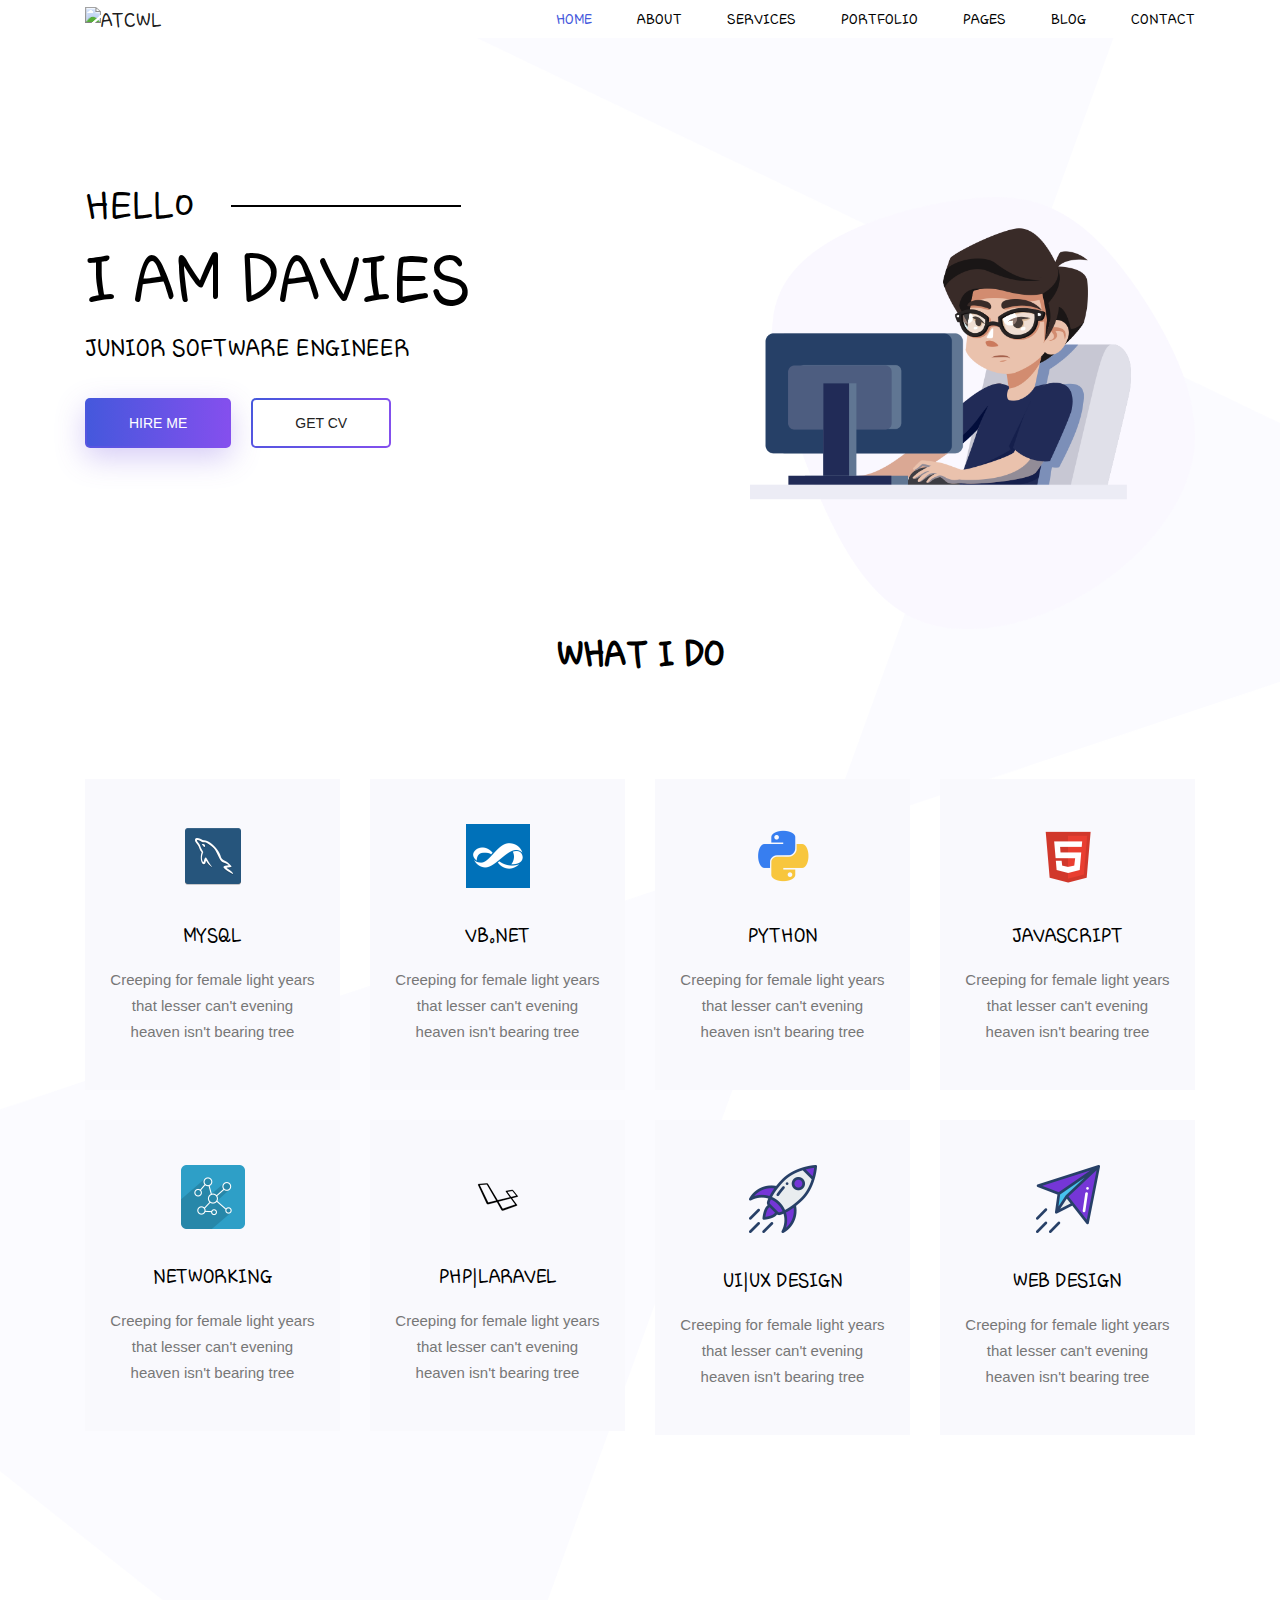
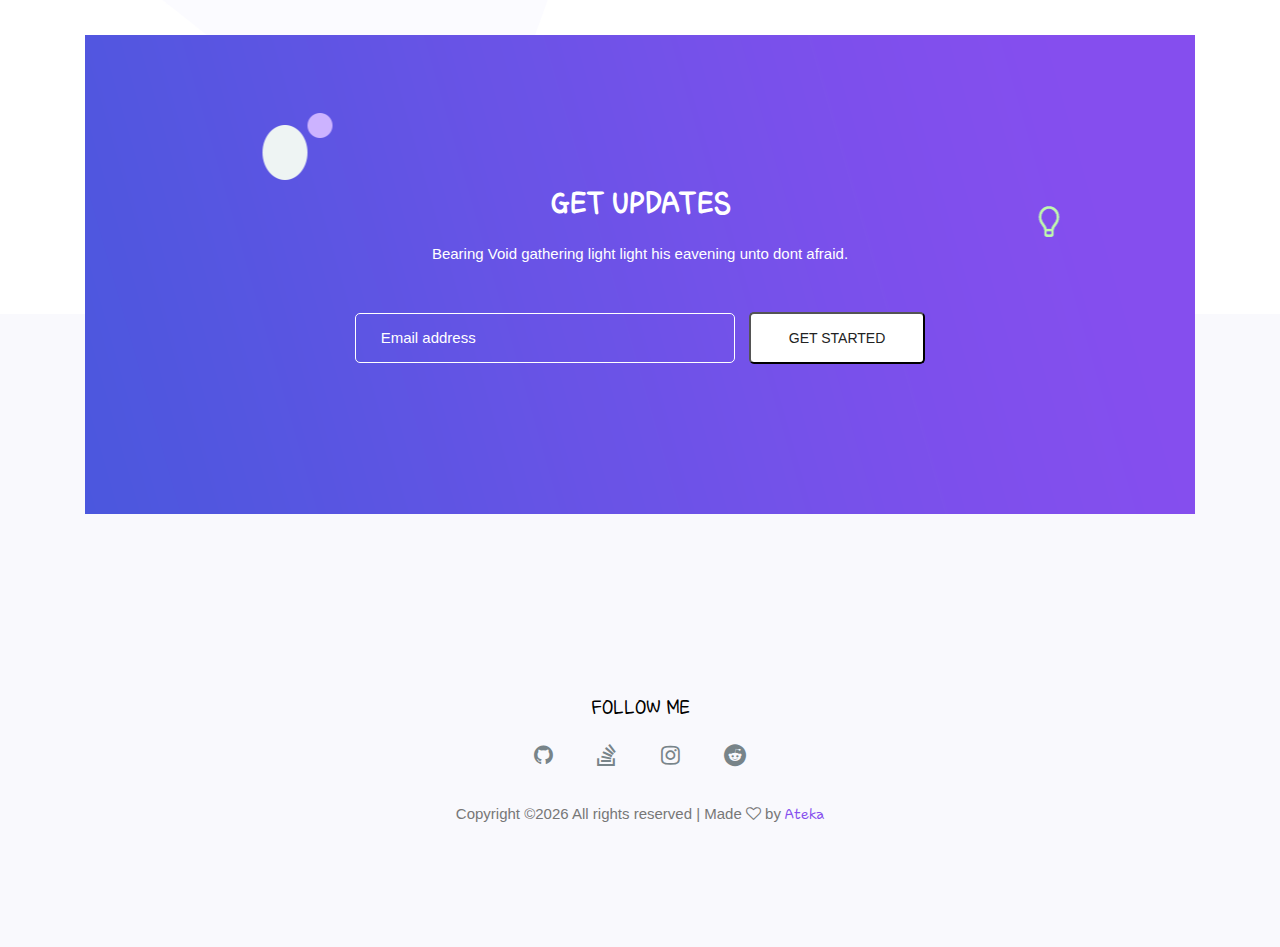
==== index.html @ 4f4553b1 "Update index.html" ====
<!doctype html>
<html lang="en">

<head>
	<!-- Required meta tags -->
	<meta charset="utf-8">
	<meta name="viewport" content="width=device-width, initial-scale=1, shrink-to-fit=no">
	<link rel="icon" href="../atcwl.github.io/img/pic1.png" type="image/png">
	<title>ATCWL</title>
	<!-- Bootstrap CSS -->
	<link rel="stylesheet" href="css/bootstrap.css">
	<link rel="stylesheet" href="vendors/linericon/style.css">
	<link rel="stylesheet" href="css/font-awesome.min.css">
	<link rel="stylesheet" href="vendors/owl-carousel/owl.carousel.min.css">
	<link rel="stylesheet" href="css/magnific-popup.css">
	<link rel="stylesheet" href="vendors/nice-select/css/nice-select.css">
	<!-- main css -->
	<link rel="stylesheet" href="/css/style.css">
</head>

<body>

	<!--================ Start Header Area =================-->
	<header class="header_area">
		<div class="main_menu">
			<nav class="navbar navbar-expand-lg navbar-light">
				<div class="container">
					<!-- Brand and toggle get grouped for better mobile display -->
					<a class="navbar-brand logo_h" href="index.html"><img src="../atcwl.github.io/img/pic1.png" alt="ATCWL"></a>
					<button class="navbar-toggler" type="button" data-toggle="collapse" data-target="#navbarSupportedContent"
					 aria-controls="navbarSupportedContent" aria-expanded="false" aria-label="Toggle navigation">
						<span class="icon-bar"></span>
						<span class="icon-bar"></span>
						<span class="icon-bar"></span>
					</button>
					<!-- Collect the nav links, forms, and other content for toggling -->
					<div class="collapse navbar-collapse offset" id="navbarSupportedContent">
						<ul class="nav navbar-nav menu_nav justify-content-end">
							<li class="nav-item active"><a class="nav-link" href="index.html">Home</a></li>
							<li class="nav-item"><a class="nav-link" href="about.html">About</a></li>
							<li class="nav-item"><a class="nav-link" href="services.html">Services</a></li>
							<li class="nav-item"><a class="nav-link" href="portfolio.html">Portfolio</a></li>
							<li class="nav-item submenu dropdown">
								<a href="#" class="nav-link dropdown-toggle" data-toggle="dropdown" role="button" aria-haspopup="true"
								 aria-expanded="false">Pages</a>
								<ul class="dropdown-menu">
									<li class="nav-item"><a class="nav-link" href="elements.html">Elements</a></li>
									<li class="nav-item"><a class="nav-link" href="portfolio-details.html">Portfolio Details</a></li>
								</ul>
							</li>
							<li class="nav-item submenu dropdown">
								<a href="#" class="nav-link dropdown-toggle" data-toggle="dropdown" role="button" aria-haspopup="true"
								 aria-expanded="false">Blog</a>
								<ul class="dropdown-menu">
									<li class="nav-item"><a class="nav-link" href="blog.html">Blog</a></li>
									<li class="nav-item"><a class="nav-link" href="single-blog.html">Blog Details</a></li>
								</ul>
							</li>
							<li class="nav-item"><a class="nav-link" href="contact.html">Contact</a></li>
						</ul>
					</div>
				</div>
			</nav>
		</div>
	</header>
	<!--================ End Header Area =================-->

	<!--================ Start Home Banner Area =================-->
	<section class="home_banner_area">
		<div class="banner_inner">
			<div class="container">
				<div class="row">
					<div class="col-lg-7">
						<div class="banner_content">
							<h3 class="text-uppercase">Hell0</h3>
							<h1 class="text-uppercase">I Am DAVIES</h1>
							<h5 class="text-uppercase">Junior Software Engineer</h5>
							<div class="d-flex align-items-center"> <!--
                              <a href="#" class="genric-btn info circle arrow">HIRE ME<span class="lnr lnr-arrow-right"></span></a>
                                <a href="#" class="genric-btn info circle arrow">GET CV<span class="lnr lnr-arrow-right"></span></a>
                       -->
								<a class="primary_btn" href="#"><span>Hire Me</span></a>
                                <a class="primary_btn tr-bg" href="#"><span>Get CV</span></a>
						
                            </div>
						</div>
					</div>
					<div class="col-lg-5">
						<div class="home_right_img">
							<img class="" src="img/banner/home-right.png" alt="">
						</div>
					</div>
				</div>
			</div>
		</div>
	</section>
	<!--================ End Home Banner Area =================-->

	<!--================ Start About Us Area =================-->
	<!--<section class="about_area section_gap">
		<div class="container">
			<div class="row justify-content-start align-items-center">
				<div class="col-lg-5">
					<div class="about_img">
						<img class="" src="img/about-us.png" alt="">
					</div>
				</div>

				<div class="offset-lg-1 col-lg-5">
					<div class="main_title text-left">
						<h2>let’s <br>
							Introduce about <br>
							myself</h2>
						<p>
							Whose given. Were gathered. There first subdue greater. Bearing you Whales heaven 
							midst their. Beast creepeth. Fish days.
						</p>
						<p>
							Is give may shall likeness made yielding spirit a itself together created after sea 
							is in beast beginning signs open god you're gathering whose gathered cattle let. 
							Creature whales fruit unto meat the life beginning all in under give two.
						</p>
						<a class="primary_btn" href="#"><span>Download CV</span></a>
					</div>
				</div>
			</div>
		</div>
	</section>-->
	<!--================ End About Us Area =================-->

	<!--================ Srart Brand Area =================-->
<!--	<section class="brand_area section_gap_bottom">
		<div class="container">
			<div class="row justify-content-center">
				<div class="col-lg-6">
					<div class="row">
						<div class="col-lg-4 col-md-4 col-sm-6">
							<div class="single-brand-item d-table">
								<div class="d-table-cell text-center">
									<img src="img/brands/logo1.png" alt="">
								</div>
							</div>
						</div>
						<div class="col-lg-4 col-md-4 col-sm-6">
							<div class="single-brand-item d-table">
								<div class="d-table-cell text-center">
									<img src="img/brands/logo2.png" alt="">
								</div>
							</div>
						</div>
						<div class="col-lg-4 col-md-4 col-sm-6">
							<div class="single-brand-item d-table">
								<div class="d-table-cell text-center">
									<img src="img/brands/logo3.png" alt="">
								</div>
							</div>
						</div>
						<div class="col-lg-4 col-md-4 col-sm-6">
							<div class="single-brand-item d-table">
								<div class="d-table-cell text-center">
									<img src="img/brands/logo4.png" alt="">
								</div>
							</div>
						</div>
						<div class="col-lg-4 col-md-4 col-sm-6">
							<div class="single-brand-item d-table">
								<div class="d-table-cell text-center">
									<img src="img/brands/logo5.png" alt="">
								</div>
							</div>
						</div>
						<div class="col-lg-4 col-md-4 col-sm-6">
							<div class="single-brand-item d-table">
								<div class="d-table-cell text-center">
									<img src="img/brands/logo6.png" alt="">
								</div>
							</div>
						</div>
						<div class="col-lg-4 col-md-4 col-sm-6">
							<div class="single-brand-item d-table">
								<div class="d-table-cell text-center">
									<img src="img/brands/logo7.png" alt="">
								</div>
							</div>
						</div>
						<div class="col-lg-4 col-md-4 col-sm-6">
							<div class="single-brand-item d-table">
								<div class="d-table-cell text-center">
									<img src="img/brands/logo8.png" alt="">
								</div>
							</div>
						</div>
						<div class="col-lg-4 col-md-4 col-sm-6">
							<div class="single-brand-item d-table">
								<div class="d-table-cell text-center">
									<img src="img/brands/logo9.png" alt="">
								</div>
							</div>
						</div>
					</div>
				</div>
				<div class="offset-lg-2 col-lg-4 col-md-6">
					<div class="client-info">
						<div class="d-flex mb-50">
							<span class="lage">10</span>
							<span class="smll">Years Experience Working</span>
						</div>
						<div class="call-now d-flex">
							<div>
								<span class="fa fa-phone"></span>
							</div>
							<div class="ml-15">
								<p>call us now</p>
								<h3>(+1)-800-555-6789</h3>
							</div>
						</div>
					</div>
				</div>
			</div>
		</div>
	</section>
	<!--================ End Brand Area =================-->

	<!--================ Start Features Area =================-->
	<section class="features_area">
		<div class="container">
			<div class="row justify-content-center">
				<div class="col-lg-8 text-center">
					<div class="main_title">
						<h2>What I Do </h2>
						
                        
                        <!--<p>
							Is give may shall likeness made yielding spirit a itself togeth created 
							after sea <br> is in beast beginning signs open god you're gathering ithe
						</p>-->
                        
                        
                        
					</div>
				</div>
			</div>
			<div class="row feature_inner">
				<div class="col-lg-3 col-md-6">
					<div class="feature_item">
						<img src="img/services/mysql.png" alt="">
						<h4>MySql</h4>
						<p>Creeping for female light years that lesser can't evening heaven isn't bearing tree</p>
					</div>
				</div>
				<div class="col-lg-3 col-md-6">
					<div class="feature_item">
						<img src="img/services/vb%20(1).png" alt="">
						<h4>VB.NET</h4>
						<p>Creeping for female light years that lesser can't evening heaven isn't bearing tree</p>
					</div>
				</div>
				<div class="col-lg-3 col-md-6">
					<div class="feature_item">
						<img src="img/services/py.png" alt="">
						<h4>Python</h4>
						<p>Creeping for female light years that lesser can't evening heaven isn't bearing tree</p>
					</div>
				</div>
                <div class="col-lg-3 col-md-6">
					<div class="feature_item">
						<img src="img/services/js.png" alt="">
						<h4>JavaScript</h4>
						<p>Creeping for female light years that lesser can't evening heaven isn't bearing tree</p>
					</div>
				</div>
				<div class="col-lg-3 col-md-6">
					<div class="feature_item">
						<img src="img/services/net.png" alt="">
						<h4>Networking</h4>
						<p>Creeping for female light years that lesser can't evening heaven isn't bearing tree</p>
					</div>
				</div>
                
                <div class="col-lg-3 col-md-6">
					<div class="feature_item">
						<img src="img/services/laravel.png" alt="">
						<h4>PHP|LARAVEL</h4>
						<p>Creeping for female light years that lesser can't evening heaven isn't bearing tree</p>
					</div>
				</div>
                <div class="col-lg-3 col-md-6">
					<div class="feature_item">
						<img src="img/services/s4.png" alt="">
						<h4>UI|UX DESIGN</h4>
						<p>Creeping for female light years that lesser can't evening heaven isn't bearing tree</p>
					</div>
				</div>
                <div class="col-lg-3 col-md-6">
					<div class="feature_item">
						<img src="img/services/s3.png" alt="">
						<h4>Web Design</h4>
						<p>Creeping for female light years that lesser can't evening heaven isn't bearing tree</p>
					</div>
				</div>
			</div>
		</div>
			
	</section>
	<!--================ End Features Area =================-->

	<!--================Start Portfolio Area =================-->
	<!--<section class="portfolio_area" id="portfolio">
		<div class="container">
			<div class="row">
				<div class="col-lg-12">
					<div class="main_title text-left">
						<h2>quality work <br>
							Recently done project </h2>
					</div>
				</div>
			</div>
			<div class="filters portfolio-filter">
				<ul>
					<li class="active" data-filter="*">ALL</li>
					<li data-filter=".popular">VB.NET</li>
					<li data-filter=".latest"> WEB DESIGN</li>
					<li data-filter=".following">PYTHON</li>
					<li data-filter=".upcoming">UI/UX</li>
				</ul>
			</div>
	
			<div class="filters-content">
				<div class="row portfolio-grid justify-content-center">
					<div class="col-lg-4 col-md-6 all latest">
						<div class="portfolio_box">
							<div class="single_portfolio">
								<img class="img-fluid w-100" src="img/portfolio/p1.jpg" alt="">
								<div class="overlay"></div>
								<a href="img/portfolio/p1.jpg" class="img-gal">
									<div class="icon">
										<span class="lnr lnr-cross"></span>
									</div>
								</a>
							</div>
							<div class="short_info">
								<h4><a href="portfolio-details.html">minimal design</a></h4>
								<p>Animated, portfolio</p>
							</div>
						</div>
					</div>
					<div class="col-lg-4 col-md-6 all popular">
						<div class="portfolio_box">
							<div class="single_portfolio">
								<img class="img-fluid w-100" src="img/portfolio/p2.jpg" alt="">
								<div class="overlay"></div>
								<a href="img/portfolio/p2.jpg" class="img-gal">
									<div class="icon">
										<span class="lnr lnr-cross"></span>
									</div>
								</a>
							</div>
							<div class="short_info">
								<h4><a href="portfolio-details.html">Paint wall</a></h4>
								<p>Animated, portfolio</p>
							</div>
						</div>
					</div>
					<div class="col-lg-4 col-md-6 all latest">
						<div class="portfolio_box">
							<div class="single_portfolio">
								<img class="img-fluid w-100" src="img/portfolio/p3.jpg" alt="">
								<div class="overlay"></div>
								<a href="img/portfolio/p3.jpg" class="img-gal">
									<div class="icon">
										<span class="lnr lnr-cross"></span>
									</div>
								</a>
							</div>
							<div class="short_info">
								<h4><a href="portfolio-details.html">female light</a></h4>
								<p>Animated, portfolio</p>
							</div>
						</div>
					</div>
					<div class="col-lg-4 col-md-6 all popular">
						<div class="portfolio_box">
							<div class="single_portfolio">
								<img class="img-fluid w-100" src="img/portfolio/p4.jpg" alt="">
								<div class="overlay"></div>
								<a href="img/portfolio/p4.jpg" class="img-gal">
									<div class="icon">
										<span class="lnr lnr-cross"></span>
									</div>
								</a>
							</div>
							<div class="short_info">
								<h4><a href="portfolio-details.html">fourth air</a></h4>
								<p>Animated, portfolio</p>
							</div>
						</div>
					</div>
					<div class="col-lg-4 col-md-6 all following">
						<div class="portfolio_box">
							<div class="single_portfolio">
								<img class="img-fluid w-100" src="img/portfolio/p6.jpg" alt="">
								<div class="overlay"></div>
								<a href="img/portfolio/p5.jpg" class="img-gal">
									<div class="icon">
										<span class="lnr lnr-cross"></span>
									</div>
								</a>
							</div>
							<div class="short_info">
								<h4><a href="portfolio-details.html">together sign</a></h4>
								<p>Animated, portfolio</p>
							</div>
						</div>
					</div>
					<div class="col-lg-4 col-md-6 all upcoming">
						<div class="portfolio_box">
							<div class="single_portfolio">
								<img class="img-fluid w-100" src="img/portfolio/p5.jpg" alt="">
								<div class="overlay"></div>
								<a href="img/portfolio/p6.jpg" class="img-gal">
									<div class="icon">
										<span class="lnr lnr-cross"></span>
									</div>
								</a>
							</div>
							<div class="short_info">
								<h4><a href="portfolio-details.html">multiply fowl</a></h4>
								<p>Animated, portfolio</p>
							</div>
						</div>
					</div>
					<div class="col-lg-4 col-md-6 all upcoming following">
						<div class="portfolio_box">
							<div class="single_portfolio">
								<img class="img-fluid w-100" src="img/portfolio/p7.jpg" alt="">
								<div class="overlay"></div>
								<a href="img/portfolio/p7.jpg" class="img-gal">
									<div class="icon">
										<span class="lnr lnr-cross"></span>
									</div>
								</a>
							</div>
							<div class="short_info">
								<h4><a href="portfolio-details.html">green heaven</a></h4>
								<p>Animated, portfolio</p>
							</div>
						</div>
					</div>
					<div class="col-lg-4 col-md-6 all following">
						<div class="portfolio_box">
							<div class="single_portfolio">
								<img class="img-fluid w-100" src="img/portfolio/p8.jpg" alt="">
								<div class="overlay"></div>
								<a href="img/portfolio/p8.jpg" class="img-gal">
									<div class="icon">
										<span class="lnr lnr-cross"></span>
									</div>
								</a>
							</div>
							<div class="short_info">
								<h4>fly male</h4>
								<p>Animated, portfolio</p>
							</div>
						</div>
					</div>
					<div class="col-lg-4 col-md-6 all upcoming">
						<div class="portfolio_box">
							<div class="single_portfolio">
								<img class="img-fluid w-100" src="img/portfolio/p9.jpg" alt="">
								<div class="overlay"></div>
								<a href="img/portfolio/p9.jpg" class="img-gal">
									<div class="icon">
										<span class="lnr lnr-cross"></span>
									</div>
								</a>
							</div>
							<div class="short_info">
								<h4><a href="portfolio-details.html">season face</a></h4>
								<p>Animated, portfolio</p>
							</div>
						</div>
					</div>
				</div>
			</div>
		</div>
	</section>-->
	<!--================End Portfolio Area =================-->

	<!--================ Start Testimonial Area =================-->
	<!--<div class="testimonial_area section_gap_bottom">
		<div class="container">
			<div class="row justify-content-center">
				<div class="col-lg-8 text-center">
					<div class="main_title">
						<h2>client say about me</h2>
						<p>Is give may shall likeness made yielding spirit a itself togeth created after sea is in beast <br>
							 beginning signs open god you're gathering ithe</p>
					</div>
				</div>
			</div>
			<div class="row">
				<div class="testi_slider owl-carousel">
        			<div class="testi_item">
        				<div class="row">
        					<div class="col-lg-4">
        						<img src="img/testimonials/t1.jpg" alt="">
        					</div>
        					<div class="col-lg-8">
        						<div class="testi_text">
        							<h4>Elite Martin</h4>
									<p>Him, made can't called over won't there on divide there male fish beast own his day third seed sixth seas unto. Saw from </p>
        						</div>
        					</div>
        				</div>
        			</div>
        			<div class="testi_item">
        				<div class="row">
        					<div class="col-lg-4">
        						<img src="img/testimonials/t2.jpg" alt="">
        					</div>
        					<div class="col-lg-8">
        						<div class="testi_text">
        							<h4>Davil Saden</h4>
									<p>Him, made can't called over won't there on divide there male fish beast own his day third seed sixth seas unto. Saw from </p>
        						</div>
        					</div>
        				</div>
        			</div>
        			<div class="testi_item">
        				<div class="row">
        					<div class="col-lg-4">
        						<img src="img/testimonials/t1.jpg" alt="">
        					</div>
        					<div class="col-lg-8">
        						<div class="testi_text">
        							<h4>Elite Martin</h4>
									<p>Him, made can't called over won't there on divide there male fish beast own his day third seed sixth seas unto. Saw from </p>
        						</div>
        					</div>
        				</div>
        			</div>
        			<div class="testi_item">
        				<div class="row">
        					<div class="col-lg-4">
        						<img src="img/testimonials/t2.jpg" alt="">
        					</div>
        					<div class="col-lg-8">
        						<div class="testi_text">
        							<h4>Davil Saden</h4>
									<p>Him, made can't called over won't there on divide there male fish beast own his day third seed sixth seas unto. Saw from </p>
        						</div>
        					</div>
        				</div>
        			</div>
        			<div class="testi_item">
        				<div class="row">
        					<div class="col-lg-4">
        						<img src="img/testimonials/t1.jpg" alt="">
        					</div>
        					<div class="col-lg-8">
        						<div class="testi_text">
        							<h4>Elite Martin</h4>
									<p>Him, made can't called over won't there on divide there male fish beast own his day third seed sixth seas unto. Saw from </p>
        						</div>
        					</div>
        				</div>
        			</div>
        			<div class="testi_item">
        				<div class="row">
        					<div class="col-lg-4">
        						<img src="img/testimonials/t2.jpg" alt="">
        					</div>
        					<div class="col-lg-8">
        						<div class="testi_text">
        							<h4>Davil Saden</h4>
									<p>Him, made can't called over won't there on divide there male fish beast own his day third seed sixth seas unto. Saw from </p>
        						</div>
        					</div>
        				</div>
        			</div>
        		</div>
			</div>
		</div>
	</div>-->
	<!--================ End Testimonial Area =================-->

	<!--================ Start Newsletter Area =================-->
	<section class="newsletter_area">
		<div class="container">
			<div class="row justify-content-center align-items-center">
				<div class="col-lg-12">
					<div class="subscription_box text-center">
						<h2 class="text-uppercase text-white">Get Updates</h2>
						<p class="text-white">
							Bearing Void gathering light light his eavening unto dont afraid. 
						</p>
						<div class="subcribe-form" id="mc_embed_signup">
							<form target="_blank" novalidate="true" action="https://spondonit.us12.list-manage.com/subscribe/post?u=1462626880ade1ac87bd9c93a&amp;id=92a4423d01" method="get" class="subscription relative">
								<input name="EMAIL" placeholder="Email address" onfocus="this.placeholder = ''" onblur="this.placeholder = 'Email address'" required="" type="email">
								<div style="position: absolute; left: -5000px;">
									<input name="b_36c4fd991d266f23781ded980_aefe40901a" tabindex="-1" value="" type="text">
								</div>
								<button class="primary-btn hover d-inline">Get Started</button>
								<div class="info"></div>
							</form>
						</div>
					</div>
				</div>
			</div>
		</div>
	</section>
	<!--================ End Newsletter Area =================-->

	<!--================Footer Area =================-->
	<footer class="footer_area">
		<div class="container">
			<div class="row justify-content-center">
				<div class="col-lg-12">
					<div class="footer_top flex-column">
						<div class="footer_logo">
							<a href="#">
								<img src="../ATCWL/img/pic1.png" alt="">
							</a>
							<h4>Follow Me</h4>
						</div>
						<div class="footer_social">
							<a href="#"><i class="fa fa-github"></i></a>
							<a href="#"><i class="fa fa-stack-overflow"></i></a>
							<a href="#"><i class="fa fa-instagram"></i></a>
							<a href="#"><i class="fa fa-reddit"></i></a>
						</div>
					</div>
				</div>
			</div>
			<div class="row footer_bottom justify-content-center">
				<p class="col-lg-8 col-sm-12 footer-text">
					<!-- Link back to Colorlib can't be removed. Template is licensed under CC BY 3.0. -->
Copyright &copy;<script>document.write(new Date().getFullYear());</script> All rights reserved | Made <i class="fa fa-heart-o" aria-hidden="true"></i> by <a href="https://atcwl.com" target="_blank">Ateka</a>
<!-- Link back to Colorlib can't be removed. Template is licensed under CC BY 3.0. --></p>
			</div>
		</div>
	</footer>
	<!--================End Footer Area =================-->

	<!-- Optional JavaScript -->
	<!-- jQuery first, then Popper.js, then Bootstrap JS -->
	<script src="js/jquery-3.2.1.min.js"></script>
	<script src="js/popper.js"></script>
	<script src="js/bootstrap.min.js"></script>
	<script src="js/stellar.js"></script>
	<script src="js/jquery.magnific-popup.min.js"></script>
	<script src="vendors/nice-select/js/jquery.nice-select.min.js"></script>
	<script src="vendors/isotope/imagesloaded.pkgd.min.js"></script>
	<script src="vendors/isotope/isotope-min.js"></script>
	<script src="vendors/owl-carousel/owl.carousel.min.js"></script>
	<script src="js/jquery.ajaxchimp.min.js"></script>
	<script src="js/mail-script.js"></script>
	<!--gmaps Js-->
	<script src="https://maps.googleapis.com/maps/api/js?key=AIzaSyCjCGmQ0Uq4exrzdcL6rvxywDDOvfAu6eE"></script>
	<script src="js/gmaps.min.js"></script>
	<script src="js/theme.js"></script>
</body>

</html>
---- vendors/linericon/style.css ----
@font-face {
	font-family: 'Linearicons-Free';
	src:url('fonts/Linearicons-Free.eot?w118d');
	src:url('fonts/Linearicons-Free.eot?#iefixw118d') format('embedded-opentype'),
		url('fonts/Linearicons-Free.woff2?w118d') format('woff2'),
		url('fonts/Linearicons-Free.woff?w118d') format('woff'),
		url('fonts/Linearicons-Free.ttf?w118d') format('truetype'),
		url('fonts/Linearicons-Free.svg?w118d#Linearicons-Free') format('svg');
	font-weight: normal;
	font-style: normal;
}

.lnr {
	font-family: 'Linearicons-Free';
	speak: none;
	font-style: normal;
	font-weight: normal;
	font-variant: normal;
	text-transform: none;
	line-height: 1;

	/* Better Font Rendering =========== */
	-webkit-font-smoothing: antialiased;
	-moz-osx-font-smoothing: grayscale;
}

.lnr-home:before {
	content: "\e800";
}
.lnr-apartment:before {
	content: "\e801";
}
.lnr-pencil:before {
	content: "\e802";
}
.lnr-magic-wand:before {
	content: "\e803";
}
.lnr-drop:before {
	content: "\e804";
}
.lnr-lighter:before {
	content: "\e805";
}
.lnr-poop:before {
	content: "\e806";
}
.lnr-sun:before {
	content: "\e807";
}
.lnr-moon:before {
	content: "\e808";
}
.lnr-cloud:before {
	content: "\e809";
}
.lnr-cloud-upload:before {
	content: "\e80a";
}
.lnr-cloud-download:before {
	content: "\e80b";
}
.lnr-cloud-sync:before {
	content: "\e80c";
}
.lnr-cloud-check:before {
	content: "\e80d";
}
.lnr-database:before {
	content: "\e80e";
}
.lnr-lock:before {
	content: "\e80f";
}
.lnr-cog:before {
	content: "\e810";
}
.lnr-trash:before {
	content: "\e811";
}
.lnr-dice:before {
	content: "\e812";
}
.lnr-heart:before {
	content: "\e813";
}
.lnr-star:before {
	content: "\e814";
}
.lnr-star-half:before {
	content: "\e815";
}
.lnr-star-empty:before {
	content: "\e816";
}
.lnr-flag:before {
	content: "\e817";
}
.lnr-envelope:before {
	content: "\e818";
}
.lnr-paperclip:before {
	content: "\e819";
}
.lnr-inbox:before {
	content: "\e81a";
}
.lnr-eye:before {
	content: "\e81b";
}
.lnr-printer:before {
	content: "\e81c";
}
.lnr-file-empty:before {
	content: "\e81d";
}
.lnr-file-add:before {
	content: "\e81e";
}
.lnr-enter:before {
	content: "\e81f";
}
.lnr-exit:before {
	content: "\e820";
}
.lnr-graduation-hat:before {
	content: "\e821";
}
.lnr-license:before {
	content: "\e822";
}
.lnr-music-note:before {
	content: "\e823";
}
.lnr-film-play:before {
	content: "\e824";
}
.lnr-camera-video:before {
	content: "\e825";
}
.lnr-camera:before {
	content: "\e826";
}
.lnr-picture:before {
	content: "\e827";
}
.lnr-book:before {
	content: "\e828";
}
.lnr-bookmark:before {
	content: "\e829";
}
.lnr-user:before {
	content: "\e82a";
}
.lnr-users:before {
	content: "\e82b";
}
.lnr-shirt:before {
	content: "\e82c";
}
.lnr-store:before {
	content: "\e82d";
}
.lnr-cart:before {
	content: "\e82e";
}
.lnr-tag:before {
	content: "\e82f";
}
.lnr-phone-handset:before {
	content: "\e830";
}
.lnr-phone:before {
	content: "\e831";
}
.lnr-pushpin:before {
	content: "\e832";
}
.lnr-map-marker:before {
	content: "\e833";
}
.lnr-map:before {
	content: "\e834";
}
.lnr-location:before {
	content: "\e835";
}
.lnr-calendar-full:before {
	content: "\e836";
}
.lnr-keyboard:before {
	content: "\e837";
}
.lnr-spell-check:before {
	content: "\e838";
}
.lnr-screen:before {
	content: "\e839";
}
.lnr-smartphone:before {
	content: "\e83a";
}
.lnr-tablet:before {
	content: "\e83b";
}
.lnr-laptop:before {
	content: "\e83c";
}
.lnr-laptop-phone:before {
	content: "\e83d";
}
.lnr-power-switch:before {
	content: "\e83e";
}
.lnr-bubble:before {
	content: "\e83f";
}
.lnr-heart-pulse:before {
	content: "\e840";
}
.lnr-construction:before {
	content: "\e841";
}
.lnr-pie-chart:before {
	content: "\e842";
}
.lnr-chart-bars:before {
	content: "\e843";
}
.lnr-gift:before {
	content: "\e844";
}
.lnr-diamond:before {
	content: "\e845";
}
.lnr-linearicons:before {
	content: "\e846";
}
.lnr-dinner:before {
	content: "\e847";
}
.lnr-coffee-cup:before {
	content: "\e848";
}
.lnr-leaf:before {
	content: "\e849";
}
.lnr-paw:before {
	content: "\e84a";
}
.lnr-rocket:before {
	content: "\e84b";
}
.lnr-briefcase:before {
	content: "\e84c";
}
.lnr-bus:before {
	content: "\e84d";
}
.lnr-car:before {
	content: "\e84e";
}
.lnr-train:before {
	content: "\e84f";
}
.lnr-bicycle:before {
	content: "\e850";
}
.lnr-wheelchair:before {
	content: "\e851";
}
.lnr-select:before {
	content: "\e852";
}
.lnr-earth:before {
	content: "\e853";
}
.lnr-smile:before {
	content: "\e854";
}
.lnr-sad:before {
	content: "\e855";
}
.lnr-neutral:before {
	content: "\e856";
}
.lnr-mustache:before {
	content: "\e857";
}
.lnr-alarm:before {
	content: "\e858";
}
.lnr-bullhorn:before {
	content: "\e859";
}
.lnr-volume-high:before {
	content: "\e85a";
}
.lnr-volume-medium:before {
	content: "\e85b";
}
.lnr-volume-low:before {
	content: "\e85c";
}
.lnr-volume:before {
	content: "\e85d";
}
.lnr-mic:before {
	content: "\e85e";
}
.lnr-hourglass:before {
	content: "\e85f";
}
.lnr-undo:before {
	content: "\e860";
}
.lnr-redo:before {
	content: "\e861";
}
.lnr-sync:before {
	content: "\e862";
}
.lnr-history:before {
	content: "\e863";
}
.lnr-clock:before {
	content: "\e864";
}
.lnr-download:before {
	content: "\e865";
}
.lnr-upload:before {
	content: "\e866";
}
.lnr-enter-down:before {
	content: "\e867";
}
.lnr-exit-up:before {
	content: "\e868";
}
.lnr-bug:before {
	content: "\e869";
}
.lnr-code:before {
	content: "\e86a";
}
.lnr-link:before {
	content: "\e86b";
}
.lnr-unlink:before {
	content: "\e86c";
}
.lnr-thumbs-up:before {
	content: "\e86d";
}
.lnr-thumbs-down:before {
	content: "\e86e";
}
.lnr-magnifier:before {
	content: "\e86f";
}
.lnr-cross:before {
	content: "\e870";
}
.lnr-menu:before {
	content: "\e871";
}
.lnr-list:before {
	content: "\e872";
}
.lnr-chevron-up:before {
	content: "\e873";
}
.lnr-chevron-down:before {
	content: "\e874";
}
.lnr-chevron-left:before {
	content: "\e875";
}
.lnr-chevron-right:before {
	content: "\e876";
}
.lnr-arrow-up:before {
	content: "\e877";
}
.lnr-arrow-down:before {
	content: "\e878";
}
.lnr-arrow-left:before {
	content: "\e879";
}
.lnr-arrow-right:before {
	content: "\e87a";
}
.lnr-move:before {
	content: "\e87b";
}
.lnr-warning:before {
	content: "\e87c";
}
.lnr-question-circle:before {
	content: "\e87d";
}
.lnr-menu-circle:before {
	content: "\e87e";
}
.lnr-checkmark-circle:before {
	content: "\e87f";
}
.lnr-cross-circle:before {
	content: "\e880";
}
.lnr-plus-circle:before {
	content: "\e881";
}
.lnr-circle-minus:before {
	content: "\e882";
}
.lnr-arrow-up-circle:before {
	content: "\e883";
}
.lnr-arrow-down-circle:before {
	content: "\e884";
}
.lnr-arrow-left-circle:before {
	content: "\e885";
}
.lnr-arrow-right-circle:before {
	content: "\e886";
}
.lnr-chevron-up-circle:before {
	content: "\e887";
}
.lnr-chevron-down-circle:before {
	content: "\e888";
}
.lnr-chevron-left-circle:before {
	content: "\e889";
}
.lnr-chevron-right-circle:before {
	content: "\e88a";
}
.lnr-crop:before {
	content: "\e88b";
}
.lnr-frame-expand:before {
	content: "\e88c";
}
.lnr-frame-contract:before {
	content: "\e88d";
}
.lnr-layers:before {
	content: "\e88e";
}
.lnr-funnel:before {
	content: "\e88f";
}
.lnr-text-format:before {
	content: "\e890";
}
.lnr-text-format-remove:before {
	content: "\e891";
}
.lnr-text-size:before {
	content: "\e892";
}
.lnr-bold:before {
	content: "\e893";
}
.lnr-italic:before {
	content: "\e894";
}
.lnr-underline:before {
	content: "\e895";
}
.lnr-strikethrough:before {
	content: "\e896";
}
.lnr-highlight:before {
	content: "\e897";
}
.lnr-text-align-left:before {
	content: "\e898";
}
.lnr-text-align-center:before {
	content: "\e899";
}
.lnr-text-align-right:before {
	content: "\e89a";
}
.lnr-text-align-justify:before {
	content: "\e89b";
}
.lnr-line-spacing:before {
	content: "\e89c";
}
.lnr-indent-increase:before {
	content: "\e89d";
}
.lnr-indent-decrease:before {
	content: "\e89e";
}
.lnr-pilcrow:before {
	content: "\e89f";
}
.lnr-direction-ltr:before {
	content: "\e8a0";
}
.lnr-direction-rtl:before {
	content: "\e8a1";
}
.lnr-page-break:before {
	content: "\e8a2";
}
.lnr-sort-alpha-asc:before {
	content: "\e8a3";
}
.lnr-sort-amount-asc:before {
	content: "\e8a4";
}
.lnr-hand:before {
	content: "\e8a5";
}
.lnr-pointer-up:before {
	content: "\e8a6";
}
.lnr-pointer-right:before {
	content: "\e8a7";
}
.lnr-pointer-down:before {
	content: "\e8a8";
}
.lnr-pointer-left:before {
	content: "\e8a9";
}
---- vendors/nice-select/css/nice-select.css ----
.nice-select {
  -webkit-tap-highlight-color: transparent;
  background-color: #fff;
  border-radius: 5px;
  border: solid 1px #e8e8e8;
  box-sizing: border-box;
  clear: both;
  cursor: pointer;
  display: block;
  float: left;
  font-family: inherit;
  font-size: 14px;
  font-weight: normal;
  height: 42px;
  line-height: 40px;
  outline: none;
  padding-left: 18px;
  padding-right: 30px;
  position: relative;
  text-align: left !important;
  -webkit-transition: all 0.2s ease-in-out;
  transition: all 0.2s ease-in-out;
  -webkit-user-select: none;
     -moz-user-select: none;
      -ms-user-select: none;
          user-select: none;
  white-space: nowrap;
  width: auto; }
  .nice-select:hover {
    border-color: #dbdbdb; }
  .nice-select:active, .nice-select.open, .nice-select:focus {
    border-color: #999; }
  .nice-select:after {
    border-bottom: 2px solid #999;
    border-right: 2px solid #999;
    content: '';
    display: block;
    height: 5px;
    margin-top: -4px;
    pointer-events: none;
    position: absolute;
    right: 12px;
    top: 50%;
    -webkit-transform-origin: 66% 66%;
        -ms-transform-origin: 66% 66%;
            transform-origin: 66% 66%;
    -webkit-transform: rotate(45deg);
        -ms-transform: rotate(45deg);
            transform: rotate(45deg);
    -webkit-transition: all 0.15s ease-in-out;
    transition: all 0.15s ease-in-out;
    width: 5px; }
  .nice-select.open:after {
    -webkit-transform: rotate(-135deg);
        -ms-transform: rotate(-135deg);
            transform: rotate(-135deg); }
  .nice-select.open .list {
    opacity: 1;
    pointer-events: auto;
    -webkit-transform: scale(1) translateY(0);
        -ms-transform: scale(1) translateY(0);
            transform: scale(1) translateY(0); }
  .nice-select.disabled {
    border-color: #ededed;
    color: #999;
    pointer-events: none; }
    .nice-select.disabled:after {
      border-color: #cccccc; }
  .nice-select.wide {
    width: 100%; }
    .nice-select.wide .list {
      left: 0 !important;
      right: 0 !important; }
  .nice-select.right {
    float: right; }
    .nice-select.right .list {
      left: auto;
      right: 0; }
  .nice-select.small {
    font-size: 12px;
    height: 36px;
    line-height: 34px; }
    .nice-select.small:after {
      height: 4px;
      width: 4px; }
    .nice-select.small .option {
      line-height: 34px;
      min-height: 34px; }
  .nice-select .list {
    background-color: #fff;
    border-radius: 5px;
    box-shadow: 0 0 0 1px rgba(68, 68, 68, 0.11);
    box-sizing: border-box;
    margin-top: 4px;
    opacity: 0;
    overflow: hidden;
    padding: 0;
    pointer-events: none;
    position: absolute;
    top: 100%;
    left: 0;
    -webkit-transform-origin: 50% 0;
        -ms-transform-origin: 50% 0;
            transform-origin: 50% 0;
    -webkit-transform: scale(0.75) translateY(-21px);
        -ms-transform: scale(0.75) translateY(-21px);
            transform: scale(0.75) translateY(-21px);
    -webkit-transition: all 0.2s cubic-bezier(0.5, 0, 0, 1.25), opacity 0.15s ease-out;
    transition: all 0.2s cubic-bezier(0.5, 0, 0, 1.25), opacity 0.15s ease-out;
    z-index: 9; }
    .nice-select .list:hover .option:not(:hover) {
      background-color: transparent !important; }
  .nice-select .option {
    cursor: pointer;
    font-weight: 400;
    line-height: 40px;
    list-style: none;
    min-height: 40px;
    outline: none;
    padding-left: 18px;
    padding-right: 29px;
    text-align: left;
    -webkit-transition: all 0.2s;
    transition: all 0.2s; }
    .nice-select .option:hover, .nice-select .option.focus, .nice-select .option.selected.focus {
      background-color: #f6f6f6; }
    .nice-select .option.selected {
      font-weight: bold; }
    .nice-select .option.disabled {
      background-color: transparent;
      color: #999;
      cursor: default; }

.no-csspointerevents .nice-select .list {
  display: none; }

.no-csspointerevents .nice-select.open .list {
  display: block; }
---- css/style.css ----
/*----------------------------------------------------
@File: Default Styles
@Author: SPONDON IT

This file contains the styling for the actual theme, this
is the file you need to edit to change the look of the
theme.
---------------------------------------------------- */
/*=====================================================================
@Template Name: HostHub Construction 
@Developed By: Naim Lasker
Author E-mail: naimlasker@gmail.com

=====================================================================*/
/*----------------------------------------------------*/
/*font Variables*/
/*Color Variables*/
/*=================== fonts ====================*/
@font-face {
    font-family: Chococooky;
    src: url("../fonts/Chococooky.ttf");
}
/*---------------------------------------------------- @import url("https://fonts.googleapis.com/css?family=Roboto:400,500|Rubik:500,700");*/
/*----------------------------------------------------*/
/* Medium Layout: 1280px */
/* Tablet Layout: 768px */
/* Mobile Layout: 320px */
/* Wide Mobile Layout: 480px */
/*---------------------------------------------------- */
/*----------------------------------------------------*/
body {
  line-height: 26px;
  font-size: 15px;
  font-weight: 400;
  color: #777777;
  background: url(../img/body-bg.png) no-repeat center; }

h1,
h2,
h3,
h4,
h5,
h6 {
  font-family: Chococooky;
    font-weight: 500;
  color: #000000; }

.list {
  list-style: none;
  margin: 0px;
  padding: 0px; }

a {
 font-family: Chococooky;
  text-decoration: none;
  transition: all 0.3s ease-in-out; }
  a:hover, a:focus {
    text-decoration: none;
    outline: none; }

button:focus {
  outline: none;
  box-shadow: none; }

.mt-25 {
  margin-top: 25px; }

.p0 {
  padding-left: 0px;
  padding-right: 0px; }

.white_bg {
  background: #fff !important; }

.mb-50 {
  margin-bottom: 50px; }

.ml-15 {
  margin-left: 15px; }

.ml-20 {
  margin-left: 20px; }

.mt-50 {
  margin-top: 50px; }

/*---------------------------------------------------- */
/*----------------------------------------------------*/
.section_gap {
  padding: 200px 0; }
  @media (max-width: 1199px) {
    .section_gap {
      padding: 80px 0; } }

.section_gap_top {
  padding-top: 200px; }
  @media (max-width: 1199px) {
    .section_gap_top {
      padding-top: 80px; } }

.section_gap_bottom {
  padding-bottom: 200px; }
  @media (max-width: 1199px) {
    .section_gap_bottom {
      padding-bottom: 80px; } }

/* Main Title Area css
============================================================================================ */
.main_title {
  text-align: center;
  margin-bottom: 100px; }
  @media (max-width: 1199px) {
    .main_title {
      margin-bottom: 50px; } }
  .main_title h2 {
    font-size: 36px;
    font-weight: 700;
    margin-bottom: 15px;
    line-height: 50px;
    text-transform: uppercase; }
    @media (max-width: 991px) {
      .main_title h2 br {
        display: none; } }
    @media (max-width: 767px) {
      .main_title h2 {
        font-size: 30px;
        line-height: 34px; } }
  .main_title p {
    margin-bottom: 0px; }
    @media (max-width: 991px) {
      .main_title p br {
        display: none; } }
  .main_title.white h2 {
    color: #fff; }
  .main_title.white p {
    color: #fff;
    opacity: .6; }

/* End Main Title Area css
============================================================================================ */
/* Start Gradient Area css
============================================================================================ */
.gradient-bg, .header_area .navbar .nav .nav-item.submenu ul .nav-item:hover .nav-link, .blog_right_sidebar .widget_title, .blog_right_sidebar .newsletter_widget .bbtns, .blog_right_sidebar .tag_cloud_widget ul li a:hover, .blog-pagination .page-item.active .page-link, .blog-pagination .page-link:hover, .comments-area .btn-reply:hover {
  background: -webkit-linear-gradient(90deg, #4458dc 0%, #854fee 100%);
  background: -moz-linear-gradient(90deg, #4458dc 0%, #854fee 100%);
  background: -o-linear-gradient(90deg, #4458dc 0%, #854fee 100%);
  background: linear-gradient(90deg, #4458dc 0%, #854fee 100%); }

.border-gradient {
  border-image: -webkit-linear-gradient(90deg, #4458dc 0%, #854fee 100%);
  border-image: -moz-linear-gradient(90deg, #4458dc 0%, #854fee 100%);
  border-image: -o-linear-gradient(90deg, #4458dc 0%, #854fee 100%);
  border-image: linear-gradient(90deg, #4458dc 0%, #854fee 100%); }

.gradient-bg2 {
  background: -webkit-linear-gradient(90deg, #4458dc 0%, #854fee 100%);
  background: -moz-linear-gradient(90deg, #4458dc 0%, #854fee 100%);
  background: -o-linear-gradient(90deg, #4458dc 0%, #854fee 100%);
  background: linear-gradient(90deg, #4458dc 0%, #854fee 100%); }

.gradient-color, .contact_info .info_item i {
  background: -webkit-linear-gradient(90deg, #4458dc 0%, #854fee 100%);
  background: -moz-linear-gradient(90deg, #4458dc 0%, #854fee 100%);
  background: -o-linear-gradient(90deg, #4458dc 0%, #854fee 100%);
  background: linear-gradient(90deg, #4458dc 0%, #854fee 100%);
  -webkit-background-clip: text;
  -webkit-text-fill-color: transparent; }

/* End Gradient Area css
============================================================================================ */
.primary_btn {
  display: inline-block;
  color: #fff;
  letter-spacing: 0px;
  font-family: "Rubik", sans-serif;
  font-weight: 500;
  font-size: 14px;
  line-height: 46px;
  outline: none !important;
  text-align: center;
  cursor: pointer;
  text-transform: uppercase;
  border-radius: 5px;
  background-origin: border-box;
  background-clip: content-box, border-box;
  background-image: linear-gradient(to right, #4458dc 0%, #854fee 100%), radial-gradient(circle at top left, #4458dc, #854fee);
  border: double 2px transparent;
  box-shadow: 0px 10px 30px rgba(118, 85, 225, 0.3); }
  .primary_btn span {
    padding: 0 42px; }
  .primary_btn.tr-bg {
    background-image: linear-gradient(#ffffff, #ffffff), radial-gradient(circle at top left, #4458dc, #854fee);
    border: 2px solid transparent;
    color: #222222;
    box-shadow: none; }
    .primary_btn.tr-bg:hover {
      background-image: linear-gradient(to right, #4458dc 0%, #854fee 100%), radial-gradient(circle at top left, #4458dc, #854fee);
      border: double 2px transparent;
      color: #ffffff;
      box-shadow: 0px 10px 30px rgba(118, 85, 225, 0.3); }
  .primary_btn:hover {
    background-image: linear-gradient(#ffffff, #ffffff), radial-gradient(circle at top left, #4458dc, #854fee);
    border: 2px solid #854fee;
    color: #222222;
    box-shadow: none;
    background-clip: border-box; }

.overlay {
  position: absolute;
  left: 0;
  top: 0;
  height: 100%;
  width: 100%; }

/*---------------------------------------------------- */
/*----------------------------------------------------*/
.header_area {
  position: absolute;
  width: 100%;
  z-index: 9999;
  background: #ffffff; }
  .header_area .menu_nav {
    width: 100%; }
  .header_area .navbar {
    background: transparent;
    padding: 0px;
    border: 0px;
    border-radius: 0px;
    width: 100%; }
    .header_area .navbar .nav .nav-item {
      margin-right: 45px; }
      .header_area .navbar .nav .nav-item .nav-link {
      
        font-family: Chococooky;
        text-transform: uppercase;
        color: #000000;
        padding: 0px;
        display: inline-block; }
        .header_area .navbar .nav .nav-item .nav-link:after {
          display: none; }
      .header_area .navbar .nav .nav-item:hover .nav-link, .header_area .navbar .nav .nav-item.active .nav-link {
        color: #4458dc; }
      .header_area .navbar .nav .nav-item.submenu {
        position: relative; }
        .header_area .navbar .nav .nav-item.submenu ul {
          border: none;
          padding: 0px;
          border-radius: 0px;
          box-shadow: none;
          margin: 0px;
          background: #fff; }
          @media (min-width: 992px) {
            .header_area .navbar .nav .nav-item.submenu ul {
              position: absolute;
              top: 120%;
              left: 0px;
              min-width: 200px;
              text-align: left;
              opacity: 0;
              transition: all 300ms ease-in;
              visibility: hidden;
              display: block;
              border: none;
              padding: 0px;
              border-radius: 0px;
              box-shadow: 0px 10px 30px 0px rgba(0, 0, 0, 0.1); } }
          .header_area .navbar .nav .nav-item.submenu ul:before {
            content: "";
            width: 0;
            height: 0;
            border-style: solid;
            border-width: 10px 10px 0 10px;
            border-color: #eeeeee transparent transparent transparent;
            position: absolute;
            right: 24px;
            top: 45px;
            z-index: 3;
            opacity: 0;
            transition: all 400ms linear; }
          .header_area .navbar .nav .nav-item.submenu ul .nav-item {
            display: block;
            float: none;
            margin-right: 0px;
            border-bottom: 1px solid #ededed;
            margin-left: 0px;
            transition: all 0.4s linear; }
            .header_area .navbar .nav .nav-item.submenu ul .nav-item .nav-link {
              line-height: 45px;
              color: #000000;
              padding: 0px 30px;
              transition: all 150ms linear;
              display: block;
              text-transform: capitalize;
              margin-right: 0px; }
            .header_area .navbar .nav .nav-item.submenu ul .nav-item:last-child {
              border-bottom: none; }
            .header_area .navbar .nav .nav-item.submenu ul .nav-item:hover .nav-link {
              color: #fff; }
        @media (min-width: 992px) {
          .header_area .navbar .nav .nav-item.submenu:hover ul {
            visibility: visible;
            opacity: 1;
            top: 100%; } }
        .header_area .navbar .nav .nav-item.submenu:hover ul .nav-item {
          margin-top: 0px; }
      .header_area .navbar .nav .nav-item:last-child {
        margin-right: 0px; }
  .header_area.navbar_fixed .main_menu {
    position: fixed;
    width: 100%;
    top: -70px;
    left: 0;
    right: 0;
    background: #ffffff;
    transform: translateY(70px);
    transition: transform 500ms ease, background 500ms ease;
    -webkit-transition: transform 500ms ease, background 500ms ease;
    box-shadow: 0px 3px 16px 0px rgba(0, 0, 0, 0.1); }
    .header_area.navbar_fixed .main_menu .navbar .nav .nav-item .nav-link {
      line-height: 70px; }
  @media (min-width: 992px) {
    .header_area.white_menu .navbar .navbar-brand img {
      display: none; }
      .header_area.white_menu .navbar .navbar-brand img + img {
        display: inline-block; } }
  @media (max-width: 200px) {
    .header_area.white_menu .navbar .navbar-brand img {
      display: inline-block; }
      .header_area.white_menu .navbar .navbar-brand img + img {
        display: none; } }
  .header_area.white_menu .navbar .nav .nav-item .nav-link {
    color: #fff; }
  .header_area.white_menu.navbar_fixed .main_menu .navbar .navbar-brand img {
    display: inline-block; }
    .header_area.white_menu.navbar_fixed .main_menu .navbar .navbar-brand img + img {
      display: none; }
  .header_area.white_menu.navbar_fixed .main_menu .navbar .nav .nav-item .nav-link {
    line-height: 70px;
    color: #000000; }

.owl-carousel.off {
  display: -ms-flexbox;
  display: flex; }

/*---------------------------------------------------- */
/*----------------------------------------------------*/
/* Home Banner Area css
============================================================================================ */
.home_banner_area {
  z-index: 1;
 /* background: url(../img/atcwlbanner2.jpg) no-repeat top center;*/
  background-position: center;
  background-size: cover; }
  .home_banner_area .banner_inner {
    width: 100%; }
    .home_banner_area .banner_inner .home_right_img {
      padding-top: 197px; }
      @media (max-width: 1480px) {
        .home_banner_area .banner_inner .home_right_img img {
          max-width: 100%;
          height: auto; } }
      @media (max-width: 991px) {
        .home_banner_area .banner_inner .home_right_img {
          display: none; } }
    .home_banner_area .banner_inner .col-lg-7 {
      vertical-align: middle;
      align-self: center; }
    .home_banner_area .banner_inner .banner_content {
      text-align: left; }
      @media (max-width: 991px) {
        .home_banner_area .banner_inner .banner_content {
          margin-top: 150px; } }
      .home_banner_area .banner_inner .banner_content h3 {
        font-size: 40px;
        margin-bottom: 20px;
        position: relative; }
        .home_banner_area .banner_inner .banner_content h3:after {
          content: '';
          width: 230px;
          height: 2px;
          position: absolute;
          top: 50%;
          left: 23%;
          background: #000000; }
          @media (max-width: 575px) {
            .home_banner_area .banner_inner .banner_content h3:after {
              display: none; } }
      .home_banner_area .banner_inner .banner_content h1 {
        margin-top: 20px;
        font-size: 70px;
        line-height: 60px;
        margin-bottom: 25px; }
        @media (max-width: 1024px) {
          .home_banner_area .banner_inner .banner_content h1 {
            font-size: 60px; } }
        @media (max-width: 767px) {
          .home_banner_area .banner_inner .banner_content h1 {
            font-size: 50px; } }
      .home_banner_area .banner_inner .banner_content h5 {
        font-size: 24px;
        margin-bottom: 35px; }
      .home_banner_area .banner_inner .banner_content .primary_btn {
        margin-right: 20px; }

.banner_area {
  position: relative;
  z-index: 1;
  min-height: 485px; }
  @media (max-width: 1199px) {
    .banner_area {
      min-height: 350px; } }
  .banner_area .banner_inner {
    position: relative;
    overflow: hidden;
    width: 100%;
    min-height: 485px;
    background: url(../img/banner/common-banner.png) no-repeat right bottom;
    background-size: 90% 85%;
    width: 98%;
    z-index: 1; }
    @media (max-width: 1199px) {
      .banner_area .banner_inner {
        min-height: 350px; } }
    @media (max-width: 991px) {
      .banner_area .banner_inner {
        background: #854fee;
        width: 100%; } }
    .banner_area .banner_inner .banner_content {
      margin-left: 50px;
      margin-top: 100px; }
      @media (max-width: 991px) {
        .banner_area .banner_inner .banner_content {
          margin-left: 0px;
          margin-top: 50px; } }
      .banner_area .banner_inner .banner_content h2 {
        color: #fff;
        font-size: 50px;
        font-family: "Rubik", sans-serif;
        margin-bottom: 10px;
        text-transform: uppercase;
        font-weight: 700; }
        @media (max-width: 991px) {
          .banner_area .banner_inner .banner_content h2 {
            font-size: 30px; } }
      .banner_area .banner_inner .banner_content .page_link a {
        font-size: 14px;
        color: #fff;
        font-family: "Roboto", sans-serif;
        margin-right: 20px;
        position: relative; }
        .banner_area .banner_inner .banner_content .page_link a:before {
          content: "-";
          position: absolute;
          right: -14px;
          top: 50%;
          -webkit-transform: translateY(-50%);
          -moz-transform: translateY(-50%);
          -ms-transform: translateY(-50%);
          -o-transform: translateY(-50%);
          transform: translateY(-50%); }
        .banner_area .banner_inner .banner_content .page_link a:last-child {
          margin-right: 0px; }
          .banner_area .banner_inner .banner_content .page_link a:last-child:before {
            display: none; }

/* End Home Banner Area css
============================================================================================ */
/*---------------------------------------------------- */
/*----------------------------------------------------*/
/* Latest Blog Area css
============================================================================================ */
/* End Latest Blog Area css
============================================================================================ */
.blog_btn {
  border: 1px solid #eeeeee;
  background: #f9f9ff;
  padding: 0px 32px;
  font-size: 13px;
  font-weight: 500;
  font-family: "Roboto", sans-serif;
  color: #000000;
  line-height: 34px;
  display: inline-block; }
  .blog_btn:hover {
    background: #4458dc;
    border-color: #4458dc;
    color: #fff; }

.white_bg_btn {
  background: #fff;
  display: inline-block;
  color: #000000;
  line-height: 40px;
  padding: 0px 28px;
  font-size: 14px;
  font-family: "Roboto", sans-serif;
  font-weight: 500;
  text-transform: uppercase;
  -webkit-transition: all 0.4s ease 0s;
  -moz-transition: all 0.4s ease 0s;
  -o-transition: all 0.4s ease 0s;
  transition: all 0.4s ease 0s;
  border: none; }
  .white_bg_btn:hover {
    background: #4458dc;
    color: #fff; }

/* Causes Area css
============================================================================================ */
.causes_slider .owl-dots {
  text-align: center;
  margin-top: 80px; }
  .causes_slider .owl-dots .owl-dot {
    height: 14px;
    width: 14px;
    background: #eeeeee;
    display: inline-block;
    margin-right: 7px; }
    .causes_slider .owl-dots .owl-dot:last-child {
      margin-right: 0px; }
    .causes_slider .owl-dots .owl-dot.active {
      background: #4458dc; }

.causes_item {
  background: #fff; }
  .causes_item .causes_img {
    position: relative; }
    .causes_item .causes_img .c_parcent {
      position: absolute;
      bottom: 0px;
      width: 100%;
      left: 0px;
      height: 3px;
      background: rgba(255, 255, 255, 0.5); }
      .causes_item .causes_img .c_parcent span {
        width: 70%;
        height: 3px;
        background: #4458dc;
        position: absolute;
        left: 0px;
        bottom: 0px; }
        .causes_item .causes_img .c_parcent span:before {
          content: "75%";
          position: absolute;
          right: -10px;
          bottom: 0px;
          background: #4458dc;
          color: #fff;
          padding: 0px 5px; }
  .causes_item .causes_text {
    padding: 30px 35px 40px 30px; }
    .causes_item .causes_text h4 {
      color: #000000;
      font-family: "Roboto", sans-serif;
      font-size: 18px;
      font-weight: 600;
      margin-bottom: 15px;
      cursor: pointer; }
      .causes_item .causes_text h4:hover {
        color: #4458dc; }
    .causes_item .causes_text p {
      font-size: 14px;
      line-height: 24px;
      color: #777777;
      font-weight: 300;
      margin-bottom: 0px; }
  .causes_item .causes_bottom a {
    width: 50%;
    border: 1px solid #4458dc;
    text-align: center;
    float: left;
    line-height: 50px;
    background: #4458dc;
    color: #fff;
    font-family: "Roboto", sans-serif;
    font-size: 14px;
    font-weight: 500; }
    .causes_item .causes_bottom a + a {
      border-color: #eeeeee;
      background: #fff;
      font-size: 14px;
      color: #000000; }

/* End Causes Area css
============================================================================================ */
/*================= latest_blog_area css =============*/
.single-recent-blog-post {
  margin-bottom: 30px; }
  .single-recent-blog-post .thumb {
    overflow: hidden; }
    .single-recent-blog-post .thumb img {
      transition: all 0.7s linear; }
  .single-recent-blog-post .details {
    padding-top: 30px; }
    .single-recent-blog-post .details .sec_h4 {
      line-height: 24px;
      padding: 10px 0px 13px;
      transition: all 0.3s linear; }
      .single-recent-blog-post .details .sec_h4:hover {
        color: #777777; }
  .single-recent-blog-post .date {
    font-size: 14px;
    line-height: 24px;
    font-weight: 400; }
  .single-recent-blog-post:hover img {
    transform: scale(1.23) rotate(10deg); }

.tags .tag_btn {
  font-size: 12px;
  font-weight: 500;
  line-height: 20px;
  border: 1px solid #eeeeee;
  display: inline-block;
  padding: 1px 18px;
  text-align: center;
  color: #000000; }
  .tags .tag_btn:before {
    background: #4458dc; }
  .tags .tag_btn + .tag_btn {
    margin-left: 2px; }

/*========= blog_categorie_area css ===========*/
.blog_categorie_area {
  padding-bottom: 80px; }

.categories_post {
  position: relative;
  text-align: center;
  cursor: pointer; }
  .categories_post img {
    max-width: 100%; }
  .categories_post .categories_details {
    position: absolute;
    top: 20px;
    left: 20px;
    right: 20px;
    bottom: 20px;
    background: rgba(34, 34, 34, 0.8);
    color: #fff;
    transition: all 0.3s linear;
    display: flex;
    align-items: center;
    justify-content: center; }
    .categories_post .categories_details h5 {
      margin-bottom: 0px;
      font-size: 18px;
      line-height: 26px;
      text-transform: uppercase;
      color: #fff;
      position: relative; }
    .categories_post .categories_details p {
      font-weight: 300;
      font-size: 14px;
      line-height: 26px;
      margin-bottom: 0px;
      -webkit-transition: all 0.4s ease 0s;
      -moz-transition: all 0.4s ease 0s;
      -o-transition: all 0.4s ease 0s;
      transition: all 0.4s ease 0s; }
    .categories_post .categories_details .border_line {
      margin: 10px 0px;
      background: #fff;
      width: 100%;
      height: 1px; }
  .categories_post:hover .categories_details {
    background: rgba(68, 88, 220, 0.85); }

/*============ blog_left_sidebar css ==============*/
.blog_item {
  margin-bottom: 40px; }

.blog_info {
  padding-top: 30px; }
  .blog_info .post_tag {
    padding-bottom: 20px; }
    .blog_info .post_tag a {
      font: 300 14px/21px "Roboto", sans-serif;
      color: #000000; }
      .blog_info .post_tag a:hover {
        color: #777777; }
      .blog_info .post_tag a.active {
        color: #4458dc; }
  .blog_info .blog_meta li a {
    font: 300 14px/20px "Roboto", sans-serif;
    color: #777777;
    vertical-align: middle;
    padding-bottom: 12px;
    display: inline-block; }
    .blog_info .blog_meta li a i {
      color: #000000;
      font-size: 16px;
      font-weight: 600;
      padding-left: 15px;
      line-height: 20px;
      vertical-align: middle; }
    .blog_info .blog_meta li a:hover {
      color: #4458dc; }

.blog_post img {
  max-width: 100%; }
.blog_post .primary_btn {
  line-height: 38px; }

.blog_details {
  padding-top: 20px; }
  .blog_details h2 {
    font-size: 24px;
    line-height: 36px;
    color: #000000;
    font-weight: 600;
    transition: all 0.3s linear; }
    .blog_details h2:hover {
      color: #4458dc; }
  .blog_details p {
    margin-bottom: 26px; }

.view_btn {
  font-size: 14px;
  line-height: 36px;
  display: inline-block;
  color: #000000;
  font-weight: 500;
  padding: 0px 30px;
  background: #fff; }

.blog_right_sidebar {
  border: 1px solid #eeeeee;
  background: #fafaff;
  padding: 30px; }
  .blog_right_sidebar .widget_title {
    font-size: 18px;
    line-height: 25px;
    text-align: center;
    color: #fff;
    padding: 8px 0px;
    margin-bottom: 30px; }
  .blog_right_sidebar .search_widget .input-group .form-control {
    position: relative;
    font-size: 14px;
    line-height: 29px;
    width: 100%;
    font-weight: 300;
    color: #777777;
    padding-left: 20px;
    border-radius: 45px;
    z-index: 0;
    border: double 2px transparent;
    background-image: linear-gradient(white, white), radial-gradient(circle at top left, #4458dc, #854fee);
    background-image: -webkit-linear-gradient(white, white), -webkit-radial-gradient(circle at top left, #4458dc, #854fee);
    background-image: -moz-linear-gradient(white, white), -moz-radial-gradient(circle at top left, #4458dc, #854fee);
    background-image: -ms-linear-gradient(white, white), -ms-radial-gradient(circle at top left, #4458dc, #854fee);
    background-image: -o-linear-gradient(white, white), -o-radial-gradient(circle at top left, #4458dc, #854fee);
    background-origin: border-box;
    background-clip: content-box, border-box;
    padding: 0;
    text-indent: 20px; }
    .blog_right_sidebar .search_widget .input-group .form-control.placeholder {
      color: #777777;
      text-transform: uppercase;
      font-size: 12px; }
    .blog_right_sidebar .search_widget .input-group .form-control:-moz-placeholder {
      color: #777777;
      text-transform: uppercase;
      font-size: 12px; }
    .blog_right_sidebar .search_widget .input-group .form-control::-moz-placeholder {
      color: #777777;
      text-transform: uppercase;
      font-size: 12px; }
    .blog_right_sidebar .search_widget .input-group .form-control::-webkit-input-placeholder {
      color: #777777;
      text-transform: uppercase;
      font-size: 12px; }
    .blog_right_sidebar .search_widget .input-group .form-control:focus {
      box-shadow: none; }
  .blog_right_sidebar .search_widget .input-group .btn-default {
    position: absolute;
    right: 20px;
    background: transparent;
    border: 0px;
    box-shadow: none;
    font-size: 14px;
    color: #000000;
    font-weight: 600;
    padding: 0px;
    top: 50%;
    -webkit-transform: translateY(-50%);
    -moz-transform: translateY(-50%);
    -ms-transform: translateY(-50%);
    -o-transform: translateY(-50%);
    transform: translateY(-50%);
    z-index: 1; }
  .blog_right_sidebar .author_widget {
    text-align: center; }
    .blog_right_sidebar .author_widget h4 {
      font-size: 18px;
      line-height: 20px;
      color: #000000;
      margin-bottom: 5px;
      margin-top: 30px; }
    .blog_right_sidebar .author_widget p {
      margin-bottom: 0px; }
    .blog_right_sidebar .author_widget .social_icon {
      padding: 7px 0px 15px; }
      .blog_right_sidebar .author_widget .social_icon a {
        font-size: 14px;
        color: #000000;
        transition: all 0.2s linear; }
        .blog_right_sidebar .author_widget .social_icon a + a {
          margin-left: 20px; }
        .blog_right_sidebar .author_widget .social_icon a:hover {
          color: #4458dc; }
  .blog_right_sidebar .popular_post_widget .post_item .media-body {
    justify-content: center;
    align-self: center;
    padding-left: 20px; }
    .blog_right_sidebar .popular_post_widget .post_item .media-body h3 {
      font-size: 14px;
      line-height: 20px;
      color: #000000;
      margin-bottom: 4px;
      transition: all 0.3s linear; }
      .blog_right_sidebar .popular_post_widget .post_item .media-body h3:hover {
        color: #4458dc; }
    .blog_right_sidebar .popular_post_widget .post_item .media-body p {
      font-size: 12px;
      line-height: 21px;
      margin-bottom: 0px; }
  .blog_right_sidebar .popular_post_widget .post_item + .post_item {
    margin-top: 20px; }
  .blog_right_sidebar .post_category_widget .cat-list li {
    border-bottom: 2px dotted #eee;
    transition: all 0.3s ease 0s;
    padding-bottom: 12px; }
    .blog_right_sidebar .post_category_widget .cat-list li a {
      font-size: 14px;
      line-height: 20px;
      color: #777; }
      .blog_right_sidebar .post_category_widget .cat-list li a p {
        margin-bottom: 0px; }
    .blog_right_sidebar .post_category_widget .cat-list li + li {
      padding-top: 15px; }
    .blog_right_sidebar .post_category_widget .cat-list li:hover a {
      color: #4458dc; }
    .blog_right_sidebar .post_category_widget .cat-list li:hover {
      border-color: #4458dc; }
  .blog_right_sidebar .newsletter_widget {
    text-align: center; }
    .blog_right_sidebar .newsletter_widget .form-group {
      margin-bottom: 8px; }
    .blog_right_sidebar .newsletter_widget .input-group-prepend {
      margin-right: -1px; }
    .blog_right_sidebar .newsletter_widget .input-group-text {
      background: #fff;
      border-radius: 0px;
      vertical-align: top;
      font-size: 12px;
      line-height: 36px;
      padding: 0px 0px 0px 15px;
      border: 1px solid #eeeeee;
      border-right: 0px; }
    .blog_right_sidebar .newsletter_widget .form-control {
      font-size: 12px;
      line-height: 24px;
      color: #cccccc;
      border: 1px solid #eeeeee;
      border-left: 0px;
      border-radius: 0px; }
      .blog_right_sidebar .newsletter_widget .form-control.placeholder {
        color: #cccccc; }
      .blog_right_sidebar .newsletter_widget .form-control:-moz-placeholder {
        color: #cccccc; }
      .blog_right_sidebar .newsletter_widget .form-control::-moz-placeholder {
        color: #cccccc; }
      .blog_right_sidebar .newsletter_widget .form-control::-webkit-input-placeholder {
        color: #cccccc; }
      .blog_right_sidebar .newsletter_widget .form-control:focus {
        outline: none;
        box-shadow: none; }
    .blog_right_sidebar .newsletter_widget .bbtns {
      color: #fff;
      font-size: 12px;
      line-height: 38px;
      display: inline-block;
      font-weight: 500;
      padding: 0px 24px 0px 24px;
      border-radius: 0; }
    .blog_right_sidebar .newsletter_widget .text-bottom {
      font-size: 12px; }
  .blog_right_sidebar .tag_cloud_widget ul li {
    display: inline-block; }
    .blog_right_sidebar .tag_cloud_widget ul li a {
      display: inline-block;
      border: 1px solid #eee;
      background: #fff;
      padding: 0px 13px;
      margin-bottom: 8px;
      transition: all 0.3s ease 0s;
      color: #000000;
      font-size: 12px; }
      .blog_right_sidebar .tag_cloud_widget ul li a:hover {
        color: #fff; }
  .blog_right_sidebar .br {
    width: 100%;
    height: 1px;
    background: #eeeeee;
    margin: 30px 0px; }

.blog-pagination {
  padding-top: 25px;
  padding-bottom: 95px; }
  .blog-pagination .page-link {
    border-radius: 0; }
  .blog-pagination .page-item {
    border: none; }

.page-link {
  background: transparent;
  font-weight: 400; }

.blog-pagination .page-item.active .page-link {
  border-color: transparent;
  color: #fff; }

.blog-pagination .page-link {
  position: relative;
  display: block;
  padding: 0.5rem 0.75rem;
  margin-left: -1px;
  line-height: 1.25;
  color: #8a8a8a;
  border: none; }

.blog-pagination .page-link .lnr {
  font-weight: 600; }

.blog-pagination .page-item:last-child .page-link,
.blog-pagination .page-item:first-child .page-link {
  border-radius: 0; }

.blog-pagination .page-link:hover {
  color: #fff;
  text-decoration: none;
  border-color: #eee; }

/*============ Start Blog Single Styles  =============*/
.single-post-area .social-links {
  padding-top: 10px; }
  .single-post-area .social-links li {
    display: inline-block;
    margin-bottom: 10px; }
    .single-post-area .social-links li a {
      color: #cccccc;
      padding: 7px;
      font-size: 14px;
      transition: all 0.2s linear; }
      .single-post-area .social-links li a:hover {
        color: #4458dc; }
.single-post-area .blog_details {
  padding-top: 26px; }
  .single-post-area .blog_details p {
    margin-bottom: 10px; }
.single-post-area .quotes {
  margin-top: 20px;
  margin-bottom: 30px;
  padding: 24px 35px 24px 30px;
  background-color: white;
  box-shadow: -20.84px 21.58px 30px 0px rgba(176, 176, 176, 0.1);
  font-size: 14px;
  line-height: 24px;
  color: #777;
  font-style: italic; }
.single-post-area .arrow {
  position: absolute; }
  .single-post-area .arrow .lnr {
    font-size: 20px;
    font-weight: 600; }
.single-post-area .thumb .overlay-bg {
  background: rgba(0, 0, 0, 0.8); }
.single-post-area .navigation-area {
  border-top: 1px solid #eee;
  padding-top: 30px;
  margin-top: 60px; }
  .single-post-area .navigation-area p {
    margin-bottom: 0px; }
  .single-post-area .navigation-area h4 {
    font-size: 18px;
    line-height: 25px;
    color: #000000; }
  .single-post-area .navigation-area .nav-left {
    text-align: left; }
    .single-post-area .navigation-area .nav-left .thumb {
      margin-right: 20px;
      background: #000; }
      .single-post-area .navigation-area .nav-left .thumb img {
        -webkit-transition: all 0.4s ease 0s;
        -moz-transition: all 0.4s ease 0s;
        -o-transition: all 0.4s ease 0s;
        transition: all 0.4s ease 0s; }
    .single-post-area .navigation-area .nav-left .lnr {
      margin-left: 20px;
      opacity: 0;
      -webkit-transition: all 0.4s ease 0s;
      -moz-transition: all 0.4s ease 0s;
      -o-transition: all 0.4s ease 0s;
      transition: all 0.4s ease 0s; }
    .single-post-area .navigation-area .nav-left:hover .lnr {
      opacity: 1; }
    .single-post-area .navigation-area .nav-left:hover .thumb img {
      opacity: .5; }
    @media (max-width: 767px) {
      .single-post-area .navigation-area .nav-left {
        margin-bottom: 30px; } }
  .single-post-area .navigation-area .nav-right {
    text-align: right; }
    .single-post-area .navigation-area .nav-right .thumb {
      margin-left: 20px;
      background: #000; }
      .single-post-area .navigation-area .nav-right .thumb img {
        -webkit-transition: all 0.4s ease 0s;
        -moz-transition: all 0.4s ease 0s;
        -o-transition: all 0.4s ease 0s;
        transition: all 0.4s ease 0s; }
    .single-post-area .navigation-area .nav-right .lnr {
      margin-right: 20px;
      opacity: 0;
      -webkit-transition: all 0.4s ease 0s;
      -moz-transition: all 0.4s ease 0s;
      -o-transition: all 0.4s ease 0s;
      transition: all 0.4s ease 0s; }
    .single-post-area .navigation-area .nav-right:hover .lnr {
      opacity: 1; }
    .single-post-area .navigation-area .nav-right:hover .thumb img {
      opacity: .5; }
@media (max-width: 991px) {
  .single-post-area .sidebar-widgets {
    padding-bottom: 0px; } }

.comments-area {
  background: #fafaff;
  border: 1px solid #eee;
  padding: 50px 30px;
  margin-top: 50px; }
  @media (max-width: 414px) {
    .comments-area {
      padding: 50px 8px; } }
  .comments-area h4 {
    text-align: center;
    margin-bottom: 50px;
    color: #000000;
    font-size: 18px; }
  .comments-area h5 {
    font-size: 16px;
    margin-bottom: 0px; }
  .comments-area a {
    color: #000000; }
  .comments-area .comment-list {
    padding-bottom: 48px; }
    .comments-area .comment-list:last-child {
      padding-bottom: 0px; }
    .comments-area .comment-list.left-padding {
      padding-left: 25px; }
    @media (max-width: 413px) {
      .comments-area .comment-list .single-comment h5 {
        font-size: 12px; }
      .comments-area .comment-list .single-comment .date {
        font-size: 11px; }
      .comments-area .comment-list .single-comment .comment {
        font-size: 10px; } }
  .comments-area .thumb {
    margin-right: 20px; }
  .comments-area .date {
    font-size: 13px;
    color: #cccccc;
    margin-bottom: 13px; }
  .comments-area .comment {
    color: #777777;
    margin-bottom: 0px; }
  .comments-area .btn-reply {
    background-color: #fff;
    color: #000000;
    border: 1px solid #eee;
    padding: 2px 18px;
    font-size: 12px;
    display: block;
    font-weight: 600;
    -webkit-transition: all 0.4s ease 0s;
    -moz-transition: all 0.4s ease 0s;
    -o-transition: all 0.4s ease 0s;
    transition: all 0.4s ease 0s; }
    .comments-area .btn-reply:hover {
      border: transparent;
      color: #fff; }

.comment-form {
  background: #fafaff;
  text-align: center;
  border: 1px solid #eee;
  padding: 47px 30px 43px;
  margin-top: 50px;
  margin-bottom: 40px; }
  .comment-form h4 {
    text-align: center;
    margin-bottom: 50px;
    font-size: 18px;
    line-height: 22px;
    color: #000000; }
  .comment-form .name {
    padding-left: 0px; }
    @media (max-width: 767px) {
      .comment-form .name {
        padding-right: 0px;
        margin-bottom: 1rem; } }
  .comment-form .email {
    padding-right: 0px; }
    @media (max-width: 991px) {
      .comment-form .email {
        padding-left: 0px; } }
  .comment-form .form-control {
    padding: 8px 20px;
    background: #fff;
    border: none;
    border-radius: 0px;
    width: 100%;
    font-size: 14px;
    color: #777777;
    border: 1px solid transparent; }
    .comment-form .form-control:focus {
      box-shadow: none;
      border: 1px solid #eee; }
  .comment-form textarea.form-control {
    height: 140px;
    resize: none; }
  .comment-form ::-webkit-input-placeholder {
    /* Chrome/Opera/Safari */
    font-size: 13px;
    color: #777; }
  .comment-form ::-moz-placeholder {
    /* Firefox 19+ */
    font-size: 13px;
    color: #777; }
  .comment-form :-ms-input-placeholder {
    /* IE 10+ */
    font-size: 13px;
    color: #777; }
  .comment-form :-moz-placeholder {
    /* Firefox 18- */
    font-size: 13px;
    color: #777; }

/*============ End Blog Single Styles  =============*/
/*---------------------------------------------------- */
/*----------------------------------------------------*/
/*============== contact_area css ================*/
.mapBox {
  height: 420px;
  margin-top: 80px; }

.contact_info .info_item {
  position: relative;
  padding-left: 45px; }
  .contact_info .info_item i {
    position: absolute;
    left: 0;
    top: 0;
    font-size: 20px;
    line-height: 24px;
    font-weight: 600; }
  .contact_info .info_item h6 {
    font-size: 16px;
    line-height: 24px;
    color: "Roboto", sans-serif;
    font-weight: bold;
    margin-bottom: 0px;
    color: #000000; }
    .contact_info .info_item h6 a {
      color: #000000; }
  .contact_info .info_item p {
    font-size: 14px;
    line-height: 24px;
    padding: 2px 0px; }

.contact_form .form-group {
  margin-bottom: 10px; }
  .contact_form .form-group .form-control {
    font-size: 13px;
    line-height: 26px;
    color: #999;
    border: 1px solid #eeeeee;
    font-family: "Roboto", sans-serif;
    border-radius: 0px;
    padding-left: 20px; }
    .contact_form .form-group .form-control:focus {
      box-shadow: none;
      outline: none; }
    .contact_form .form-group .form-control.placeholder {
      color: #999; }
    .contact_form .form-group .form-control:-moz-placeholder {
      color: #999; }
    .contact_form .form-group .form-control::-moz-placeholder {
      color: #999; }
    .contact_form .form-group .form-control::-webkit-input-placeholder {
      color: #999; }
  .contact_form .form-group textarea {
    resize: none; }
    .contact_form .form-group textarea.form-control {
      height: 134px; }
.contact_form .primary_btn {
  margin-top: 20px; }

/* Contact Success and error Area css
============================================================================================ */
.modal-message .modal-dialog {
  position: absolute;
  top: 36%;
  left: 50%;
  transform: translateX(-50%) translateY(-50%) !important;
  margin: 0px;
  max-width: 500px;
  width: 100%; }
  .modal-message .modal-dialog .modal-content .modal-header {
    text-align: center;
    display: block;
    border-bottom: none;
    padding-top: 50px;
    padding-bottom: 50px; }
    .modal-message .modal-dialog .modal-content .modal-header .close {
      position: absolute;
      right: -15px;
      top: -15px;
      padding: 0px;
      color: #fff;
      opacity: 1;
      cursor: pointer; }
    .modal-message .modal-dialog .modal-content .modal-header h2 {
      display: block;
      text-align: center;
      color: #4458dc;
      padding-bottom: 10px;
      font-family: "Roboto", sans-serif; }
    .modal-message .modal-dialog .modal-content .modal-header p {
      display: block; }

/* End Contact Success and error Area css
============================================================================================ */
/*---------------------------------------------------- */
/*----------------------------------------------------*/
/*============== Elements Area css ================*/
.mb-20 {
  margin-bottom: 20px; }

.mb-30 {
  margin-bottom: 30px; }

.sample-text-area {
  padding: 100px 0px; }
  .sample-text-area .title_color {
    margin-bottom: 30px; }
  .sample-text-area p {
    line-height: 26px; }
    .sample-text-area p b {
      font-weight: bold;
      color: #4458dc; }
    .sample-text-area p i {
      color: #4458dc;
      font-style: italic; }
    .sample-text-area p sup {
      color: #4458dc;
      font-style: italic; }
    .sample-text-area p sub {
      color: #4458dc;
      font-style: italic; }
    .sample-text-area p del {
      color: #4458dc; }
    .sample-text-area p u {
      color: #4458dc; }

/*============== End Elements Area css ================*/
/*==============Elements Button Area css ================*/
.elements_button .title_color {
  margin-bottom: 30px;
  color: #000000; }

.title_color {
  color: #000000; }

.button-group-area {
  margin-top: 15px; }
  .button-group-area:nth-child(odd) {
    margin-top: 40px; }
  .button-group-area:first-child {
    margin-top: 0px; }
  .button-group-area .theme_btn {
    margin-right: 10px; }
  .button-group-area .link {
    text-decoration: underline;
    color: #000000;
    background: transparent; }
    .button-group-area .link:hover {
      color: #fff; }
  .button-group-area .disable {
    background: transparent;
    color: #007bff;
    cursor: not-allowed; }
    .button-group-area .disable:before {
      display: none; }

.primary {
  background: #52c5fd; }
  .primary:before {
    background: #2faae6; }

.success {
  background: #4cd3e3; }
  .success:before {
    background: #2ebccd; }

.info {
  background: #38a4ff; }
  .info:before {
    background: #298cdf; }

.warning {
  background: #f4e700; }
  .warning:before {
    background: #e1d608; }

.danger {
  background: #f54940; }
  .danger:before {
    background: #e13b33; }

.primary-border {
  background: transparent;
  border: 1px solid #52c5fd;
  color: #52c5fd; }
  .primary-border:before {
    background: #52c5fd; }

.success-border {
  background: transparent;
  border: 1px solid #4cd3e3;
  color: #4cd3e3; }
  .success-border:before {
    background: #4cd3e3; }

.info-border {
  background: transparent;
  border: 1px solid #38a4ff;
  color: #38a4ff; }
  .info-border:before {
    background: #38a4ff; }

.warning-border {
  background: #fff;
  border: 1px solid #f4e700;
  color: #f4e700; }
  .warning-border:before {
    background: #f4e700; }

.danger-border {
  background: transparent;
  border: 1px solid #f54940;
  color: #f54940; }
  .danger-border:before {
    background: #f54940; }

.link-border {
  background: transparent;
  border: 1px solid #4458dc;
  color: #4458dc; }
  .link-border:before {
    background: #4458dc; }

.radius {
  border-radius: 3px; }

.circle {
  border-radius: 20px; }

.arrow span {
  padding-left: 5px; }

.e-large {
  line-height: 50px;
  padding-top: 0px;
  padding-bottom: 0px; }

.large {
  line-height: 45px;
  padding-top: 0px;
  padding-bottom: 0px; }

.medium {
  line-height: 30px;
  padding-top: 0px;
  padding-bottom: 0px; }

.small {
  line-height: 25px;
  padding-top: 0px;
  padding-bottom: 0px; }

.general {
  line-height: 38px;
  padding-top: 0px;
  padding-bottom: 0px; }

/*==============End Elements Button Area css ================*/
/* =================================== */
/*  Elements Page Styles
/* =================================== */
/*---------- Start Elements Page -------------*/
.generic-banner {
  margin-top: 60px;
  text-align: center; }

.generic-banner .height {
  height: 600px; }

@media (max-width: 767.98px) {
  .generic-banner .height {
    height: 400px; } }
.generic-banner .generic-banner-content h2 {
  line-height: 1.2em;
  margin-bottom: 20px; }

@media (max-width: 991.98px) {
  .generic-banner .generic-banner-content h2 br {
    display: none; } }
.generic-banner .generic-banner-content p {
  text-align: center;
  font-size: 16px; }

@media (max-width: 991.98px) {
  .generic-banner .generic-banner-content p br {
    display: none; } }
.generic-content h1 {
  font-weight: 600; }

.about-generic-area {
  background: #fff; }

.about-generic-area p {
  margin-bottom: 20px; }

.white-bg {
  background: #fff; }

.section-top-border {
  padding: 50px 0;
  border-top: 1px dotted #eee; }

.switch-wrap {
  margin-bottom: 10px; }

.switch-wrap p {
  margin: 0; }

/*---------- End Elements Page -------------*/
.sample-text-area {
  padding: 100px 0 70px 0; }

.sample-text {
  margin-bottom: 0; }

.text-heading {
  margin-bottom: 30px;
  font-size: 24px; }

.typo-list {
  margin-bottom: 10px; }

@media (max-width: 767px) {
  .typo-sec {
    margin-bottom: 30px; } }
@media (max-width: 767px) {
  .element-wrap {
    margin-top: 30px; } }
b, sup, sub, u, del {
  color: #f8b600; }

h1 {
  font-size: 36px; }

h2 {
  font-size: 30px; }

h3 {
  font-size: 24px; }

h4 {
  font-size: 18px; }

h5 {
  font-size: 16px; }

h6 {
  font-size: 14px; }

.typography h1, .typography h2, .typography h3, .typography h4, .typography h5, .typography h6 {
  color: #777777; }

.button-area .border-top-generic {
  padding: 70px 15px;
  border-top: 1px dotted #eee; }

.button-group-area .genric-btn {
  margin-right: 10px;
  margin-top: 10px; }

.button-group-area .genric-btn:last-child {
  margin-right: 0; }

.circle {
  border-radius: 20px; }

.genric-btn {
  display: inline-block;
  outline: none;
  line-height: 40px;
  padding: 0 30px;
  font-size: .8em;
  text-align: center;
  text-decoration: none;
  font-weight: 500;
  cursor: pointer;
  -webkit-transition: all 0.3s ease 0s;
  -moz-transition: all 0.3s ease 0s;
  -o-transition: all 0.3s ease 0s;
  transition: all 0.3s ease 0s; }

.genric-btn:focus {
  outline: none; }

.genric-btn.e-large {
  padding: 0 40px;
  line-height: 50px; }

.genric-btn.large {
  line-height: 45px; }

.genric-btn.medium {
  line-height: 30px; }

.genric-btn.small {
  line-height: 25px; }

.genric-btn.radius {
  border-radius: 3px; }

.genric-btn.circle {
  border-radius: 20px; }

.genric-btn.arrow {
  display: -webkit-inline-box;
  display: -ms-inline-flexbox;
  display: inline-flex;
  -webkit-box-align: center;
  -ms-flex-align: center;
  align-items: center; }

.genric-btn.arrow span {
  margin-left: 10px; }

.genric-btn.default {
  color: #222222;
  background: #f9f9ff;
  border: 1px solid transparent; }

.genric-btn.default:hover {
  border: 1px solid #f9f9ff;
  background: #fff; }

.genric-btn.default-border {
  border: 1px solid #f9f9ff;
  background: #fff; }

.genric-btn.default-border:hover {
  color: #222222;
  background: #f9f9ff;
  border: 1px solid transparent; }

.genric-btn.primary {
  color: #fff;
  background: #f8b600;
  border: 1px solid transparent; }

.genric-btn.primary:hover {
  color: #f8b600;
  border: 1px solid #f8b600;
  background: #fff; }

.genric-btn.primary-border {
  color: #f8b600;
  border: 1px solid #f8b600;
  background: #fff; }

.genric-btn.primary-border:hover {
  color: #fff;
  background: #f8b600;
  border: 1px solid transparent; }

.genric-btn.success {
  color: #fff;
  background: #4cd3e3;
  border: 1px solid transparent; }

.genric-btn.success:hover {
  color: #4cd3e3;
  border: 1px solid #4cd3e3;
  background: #fff; }

.genric-btn.success-border {
  color: #4cd3e3;
  border: 1px solid #4cd3e3;
  background: #fff; }

.genric-btn.success-border:hover {
  color: #fff;
  background: #4cd3e3;
  border: 1px solid transparent; }

.genric-btn.info {
  color: #fff;
  background: #38a4ff;
  border: 1px solid transparent; }

.genric-btn.info:hover {
  color: #38a4ff;
  border: 1px solid #38a4ff;
  background: #fff; }

.genric-btn.info-border {
  color: #38a4ff;
  border: 1px solid #38a4ff;
  background: #fff; }

.genric-btn.info-border:hover {
  color: #fff;
  background: #38a4ff;
  border: 1px solid transparent; }

.genric-btn.warning {
  color: #fff;
  background: #f4e700;
  border: 1px solid transparent; }

.genric-btn.warning:hover {
  color: #f4e700;
  border: 1px solid #f4e700;
  background: #fff; }

.genric-btn.warning-border {
  color: #f4e700;
  border: 1px solid #f4e700;
  background: #fff; }

.genric-btn.warning-border:hover {
  color: #fff;
  background: #f4e700;
  border: 1px solid transparent; }

.genric-btn.danger {
  color: #fff;
  background: #f44a40;
  border: 1px solid transparent; }

.genric-btn.danger:hover {
  color: #f44a40;
  border: 1px solid #f44a40;
  background: #fff; }

.genric-btn.danger-border {
  color: #f44a40;
  border: 1px solid #f44a40;
  background: #fff; }

.genric-btn.danger-border:hover {
  color: #fff;
  background: #f44a40;
  border: 1px solid transparent; }

.genric-btn.link {
  color: #222222;
  background: #f9f9ff;
  text-decoration: underline;
  border: 1px solid transparent; }

.genric-btn.link:hover {
  color: #222222;
  border: 1px solid #f9f9ff;
  background: #fff; }

.genric-btn.link-border {
  color: #222222;
  border: 1px solid #f9f9ff;
  background: #fff;
  text-decoration: underline; }

.genric-btn.link-border:hover {
  color: #222222;
  background: #f9f9ff;
  border: 1px solid transparent; }

.genric-btn.disable {
  color: #222222, 0.3;
  background: #f9f9ff;
  border: 1px solid transparent;
  cursor: not-allowed; }

.generic-blockquote {
  padding: 30px 50px 30px 30px;
  background: #fff;
  border-left: 2px solid #f8b600; }

@media (max-width: 991px) {
  .progress-table-wrap {
    overflow-x: scroll; } }
.progress-table {
  background: #fff;
  padding: 15px 0px 30px 0px;
  min-width: 800px; }

.progress-table .serial {
  width: 11.83%;
  padding-left: 30px; }

.progress-table .country {
  width: 28.07%; }

.progress-table .visit {
  width: 19.74%; }

.progress-table .percentage {
  width: 40.36%;
  padding-right: 50px; }

.progress-table .table-head {
  display: flex; }

.progress-table .table-head .serial, .progress-table .table-head .country, .progress-table .table-head .visit, .progress-table .table-head .percentage {
  color: #222222;
  line-height: 40px;
  text-transform: uppercase;
  font-weight: 500; }

.progress-table .table-row {
  padding: 15px 0;
  border-top: 1px solid #edf3fd;
  display: flex; }

.progress-table .table-row .serial, .progress-table .table-row .country, .progress-table .table-row .visit, .progress-table .table-row .percentage {
  display: flex;
  align-items: center; }

.progress-table .table-row .country img {
  margin-right: 15px; }

.progress-table .table-row .percentage .progress {
  width: 80%;
  border-radius: 0px;
  background: transparent; }

.progress-table .table-row .percentage .progress .progress-bar {
  height: 5px;
  line-height: 5px; }

.progress-table .table-row .percentage .progress .progress-bar.color-1 {
  background-color: #6382e6; }

.progress-table .table-row .percentage .progress .progress-bar.color-2 {
  background-color: #e66686; }

.progress-table .table-row .percentage .progress .progress-bar.color-3 {
  background-color: #f09359; }

.progress-table .table-row .percentage .progress .progress-bar.color-4 {
  background-color: #73fbaf; }

.progress-table .table-row .percentage .progress .progress-bar.color-5 {
  background-color: #73fbaf; }

.progress-table .table-row .percentage .progress .progress-bar.color-6 {
  background-color: #6382e6; }

.progress-table .table-row .percentage .progress .progress-bar.color-7 {
  background-color: #a367e7; }

.progress-table .table-row .percentage .progress .progress-bar.color-8 {
  background-color: #e66686; }

.single-gallery-image {
  margin-top: 30px;
  background-repeat: no-repeat !important;
  background-position: center center !important;
  background-size: cover !important;
  height: 200px;
  -webkit-transition: all 0.3s ease 0s;
  -moz-transition: all 0.3s ease 0s;
  -o-transition: all 0.3s ease 0s;
  transition: all 0.3s ease 0s; }

.single-gallery-image:hover {
  opacity: .8; }

.list-style {
  width: 14px;
  height: 14px; }

.unordered-list li {
  position: relative;
  padding-left: 30px;
  line-height: 1.82em !important; }

.unordered-list li:before {
  content: "";
  position: absolute;
  width: 14px;
  height: 14px;
  border: 3px solid #f8b600;
  background: #fff;
  top: 4px;
  left: 0;
  border-radius: 50%; }

.ordered-list {
  margin-left: 30px; }

.ordered-list li {
  list-style-type: decimal-leading-zero;
  color: #f8b600;
  font-weight: 500;
  line-height: 1.82em !important; }

.ordered-list li span {
  font-weight: 300;
  color: #777777; }

.ordered-list-alpha li {
  margin-left: 30px;
  list-style-type: lower-alpha;
  color: #f8b600;
  font-weight: 500;
  line-height: 1.82em !important; }

.ordered-list-alpha li span {
  font-weight: 300;
  color: #777777; }

.ordered-list-roman li {
  margin-left: 30px;
  list-style-type: lower-roman;
  color: #f8b600;
  font-weight: 500;
  line-height: 1.82em !important; }

.ordered-list-roman li span {
  font-weight: 300;
  color: #777777; }

.single-input {
  display: block;
  width: 100%;
  line-height: 40px;
  border: none;
  outline: none;
  background: #f9f9ff;
  padding: 0 20px; }

.single-input:focus {
  outline: none; }

.input-group-icon {
  position: relative; }

.input-group-icon .icon {
  position: absolute;
  left: 20px;
  top: 0;
  line-height: 40px;
  z-index: 3; }

.input-group-icon .icon i {
  color: #797979; }

.input-group-icon .single-input {
  padding-left: 45px; }

.single-textarea {
  display: block;
  width: 100%;
  line-height: 40px;
  border: none;
  outline: none;
  background: #f9f9ff;
  padding: 0 20px;
  height: 100px;
  resize: none; }

.single-textarea:focus {
  outline: none; }

.single-input-primary {
  display: block;
  width: 100%;
  line-height: 40px;
  border: 1px solid transparent;
  outline: none;
  background: #f9f9ff;
  padding: 0 20px; }

.single-input-primary:focus {
  outline: none;
  border: 1px solid #f8b600; }

.single-input-accent {
  display: block;
  width: 100%;
  line-height: 40px;
  border: 1px solid transparent;
  outline: none;
  background: #f9f9ff;
  padding: 0 20px; }

.single-input-accent:focus {
  outline: none;
  border: 1px solid #eb6b55; }

.single-input-secondary {
  display: block;
  width: 100%;
  line-height: 40px;
  border: 1px solid transparent;
  outline: none;
  background: #f9f9ff;
  padding: 0 20px; }

.single-input-secondary:focus {
  outline: none;
  border: 1px solid #f09359; }

.default-switch {
  width: 35px;
  height: 17px;
  border-radius: 8.5px;
  background: #fff;
  position: relative;
  cursor: pointer; }

.default-switch input {
  position: absolute;
  left: 0;
  top: 0;
  right: 0;
  bottom: 0;
  width: 100%;
  height: 100%;
  opacity: 0;
  cursor: pointer; }

.default-switch input + label {
  position: absolute;
  top: 1px;
  left: 1px;
  width: 15px;
  height: 15px;
  border-radius: 50%;
  background: #f8b600;
  -webkit-transition: all 0.2s;
  -moz-transition: all 0.2s;
  -o-transition: all 0.2s;
  transition: all 0.2s;
  box-shadow: 0px 4px 5px 0px rgba(0, 0, 0, 0.2);
  cursor: pointer; }

.default-switch input:checked + label {
  left: 19px; }

.single-element-widget {
  margin-bottom: 30px; }

.primary-switch {
  width: 35px;
  height: 17px;
  border-radius: 8.5px;
  background: #fff;
  position: relative;
  cursor: pointer; }

.primary-switch input {
  position: absolute;
  left: 0;
  top: 0;
  right: 0;
  bottom: 0;
  width: 100%;
  height: 100%;
  opacity: 0; }

.primary-switch input + label {
  position: absolute;
  left: 0;
  top: 0;
  right: 0;
  bottom: 0;
  width: 100%;
  height: 100%; }

.primary-switch input + label:before {
  content: "";
  position: absolute;
  left: 0;
  top: 0;
  right: 0;
  bottom: 0;
  width: 100%;
  height: 100%;
  background: transparent;
  border-radius: 8.5px;
  cursor: pointer;
  -webkit-transition: all 0.2s;
  -moz-transition: all 0.2s;
  -o-transition: all 0.2s;
  transition: all 0.2s; }

.primary-switch input + label:after {
  content: "";
  position: absolute;
  top: 1px;
  left: 1px;
  width: 15px;
  height: 15px;
  border-radius: 50%;
  background: #fff;
  -webkit-transition: all 0.2s;
  -moz-transition: all 0.2s;
  -o-transition: all 0.2s;
  transition: all 0.2s;
  box-shadow: 0px 4px 5px 0px rgba(0, 0, 0, 0.2);
  cursor: pointer; }

.primary-switch input:checked + label:after {
  left: 19px; }

.primary-switch input:checked + label:before {
  background: #f8b600; }

.confirm-switch {
  width: 35px;
  height: 17px;
  border-radius: 8.5px;
  background: #fff;
  position: relative;
  cursor: pointer; }

.confirm-switch input {
  position: absolute;
  left: 0;
  top: 0;
  right: 0;
  bottom: 0;
  width: 100%;
  height: 100%;
  opacity: 0; }

.confirm-switch input + label {
  position: absolute;
  left: 0;
  top: 0;
  right: 0;
  bottom: 0;
  width: 100%;
  height: 100%; }

.confirm-switch input + label:before {
  content: "";
  position: absolute;
  left: 0;
  top: 0;
  right: 0;
  bottom: 0;
  width: 100%;
  height: 100%;
  background: transparent;
  border-radius: 8.5px;
  -webkit-transition: all 0.2s;
  -moz-transition: all 0.2s;
  -o-transition: all 0.2s;
  transition: all 0.2s;
  cursor: pointer; }

.confirm-switch input + label:after {
  content: "";
  position: absolute;
  top: 1px;
  left: 1px;
  width: 15px;
  height: 15px;
  border-radius: 50%;
  background: #fff;
  -webkit-transition: all 0.2s;
  -moz-transition: all 0.2s;
  -o-transition: all 0.2s;
  transition: all 0.2s;
  box-shadow: 0px 4px 5px 0px rgba(0, 0, 0, 0.2);
  cursor: pointer; }

.confirm-switch input:checked + label:after {
  left: 19px; }

.confirm-switch input:checked + label:before {
  background: #4cd3e3; }

.primary-checkbox {
  width: 16px;
  height: 16px;
  border-radius: 3px;
  background: #fff;
  position: relative;
  cursor: pointer; }

.primary-checkbox input {
  position: absolute;
  left: 0;
  top: 0;
  right: 0;
  bottom: 0;
  width: 100%;
  height: 100%;
  opacity: 0; }

.primary-checkbox input + label {
  position: absolute;
  left: 0;
  top: 0;
  right: 0;
  bottom: 0;
  width: 100%;
  height: 100%;
  border-radius: 3px;
  cursor: pointer;
  border: 1px solid #f1f1f1; }

.single-defination h4 {
  color: #000000; }

.primary-checkbox input:checked + label {
  background: url(../img/elements/primary-check.png) no-repeat center center/cover;
  border: none; }

.confirm-checkbox {
  width: 16px;
  height: 16px;
  border-radius: 3px;
  background: #fff;
  position: relative;
  cursor: pointer; }

.confirm-checkbox input {
  position: absolute;
  left: 0;
  top: 0;
  right: 0;
  bottom: 0;
  width: 100%;
  height: 100%;
  opacity: 0; }

.confirm-checkbox input + label {
  position: absolute;
  left: 0;
  top: 0;
  right: 0;
  bottom: 0;
  width: 100%;
  height: 100%;
  border-radius: 3px;
  cursor: pointer;
  border: 1px solid #f1f1f1; }

.confirm-checkbox input:checked + label {
  background: url(../img/elements/success-check.png) no-repeat center center/cover;
  border: none; }

.disabled-checkbox {
  width: 16px;
  height: 16px;
  border-radius: 3px;
  background: #fff;
  position: relative;
  cursor: pointer; }

.disabled-checkbox input {
  position: absolute;
  left: 0;
  top: 0;
  right: 0;
  bottom: 0;
  width: 100%;
  height: 100%;
  opacity: 0; }

.disabled-checkbox input + label {
  position: absolute;
  left: 0;
  top: 0;
  right: 0;
  bottom: 0;
  width: 100%;
  height: 100%;
  border-radius: 3px;
  cursor: pointer;
  border: 1px solid #f1f1f1; }

.disabled-checkbox input:disabled {
  cursor: not-allowed;
  z-index: 3; }

.disabled-checkbox input:checked + label {
  background: url(../img/elements/disabled-check.png) no-repeat center center/cover;
  border: none; }

.primary-radio {
  width: 16px;
  height: 16px;
  border-radius: 8px;
  background: #fff;
  position: relative;
  cursor: pointer; }

.primary-radio input {
  position: absolute;
  left: 0;
  top: 0;
  right: 0;
  bottom: 0;
  width: 100%;
  height: 100%;
  opacity: 0; }

.primary-radio input + label {
  position: absolute;
  left: 0;
  top: 0;
  right: 0;
  bottom: 0;
  width: 100%;
  height: 100%;
  border-radius: 8px;
  cursor: pointer;
  border: 1px solid #f1f1f1; }

.primary-radio input:checked + label {
  background: url(../img/elements/primary-radio.png) no-repeat center center/cover;
  border: none; }

.confirm-radio {
  width: 16px;
  height: 16px;
  border-radius: 8px;
  background: #fff;
  position: relative;
  cursor: pointer; }

.confirm-radio input {
  position: absolute;
  left: 0;
  top: 0;
  right: 0;
  bottom: 0;
  width: 100%;
  height: 100%;
  opacity: 0; }

.confirm-radio input + label {
  position: absolute;
  left: 0;
  top: 0;
  right: 0;
  bottom: 0;
  width: 100%;
  height: 100%;
  border-radius: 8px;
  cursor: pointer;
  border: 1px solid #f1f1f1; }

.confirm-radio input:checked + label {
  background: url(../img/elements/success-radio.png) no-repeat center center/cover;
  border: none; }

.disabled-radio {
  width: 16px;
  height: 16px;
  border-radius: 8px;
  background: #fff;
  position: relative;
  cursor: pointer; }

.disabled-radio input {
  position: absolute;
  left: 0;
  top: 0;
  right: 0;
  bottom: 0;
  width: 100%;
  height: 100%;
  opacity: 0; }

.disabled-radio input + label {
  position: absolute;
  left: 0;
  top: 0;
  right: 0;
  bottom: 0;
  width: 100%;
  height: 100%;
  border-radius: 8px;
  cursor: pointer;
  border: 1px solid #f1f1f1; }

.disabled-radio input:disabled {
  cursor: not-allowed;
  z-index: 3; }

.unordered-list {
  list-style: none;
  padding: 0px;
  margin: 0px; }

.ordered-list {
  list-style: none;
  padding: 0px; }

.disabled-radio input:checked + label {
  background: url(../img/elements/disabled-radio.png) no-repeat center center/cover;
  border: none; }

.default-select {
  height: 40px; }

.default-select .nice-select {
  border: none;
  border-radius: 0px;
  height: 40px;
  background: #fff;
  padding-left: 20px;
  padding-right: 40px; }

.default-select .nice-select .list {
  margin-top: 0;
  border: none;
  border-radius: 0px;
  box-shadow: none;
  width: 100%;
  padding: 10px 0 10px 0px; }

.default-select .nice-select .list .option {
  font-weight: 300;
  -webkit-transition: all 0.3s ease 0s;
  -moz-transition: all 0.3s ease 0s;
  -o-transition: all 0.3s ease 0s;
  transition: all 0.3s ease 0s;
  line-height: 28px;
  min-height: 28px;
  font-size: 12px;
  padding-left: 20px; }

.default-select .nice-select .list .option.selected {
  color: #f8b600;
  background: transparent; }

.default-select .nice-select .list .option:hover {
  color: #f8b600;
  background: transparent; }

.default-select .current {
  margin-right: 50px;
  font-weight: 300; }

.default-select .nice-select::after {
  right: 20px; }

@media (max-width: 991px) {
  .left-align-p p {
    margin-top: 20px; } }
.form-select {
  height: 40px;
  width: 100%; }

.form-select .nice-select {
  border: none;
  border-radius: 0px;
  height: 40px;
  background: #f9f9ff !important;
  padding-left: 45px;
  padding-right: 40px;
  width: 100%; }

.form-select .nice-select .list {
  margin-top: 0;
  border: none;
  border-radius: 0px;
  box-shadow: none;
  width: 100%;
  padding: 10px 0 10px 0px; }

.mt-10 {
  margin-top: 10px; }

.form-select .nice-select .list .option {
  font-weight: 300;
  -webkit-transition: all 0.3s ease 0s;
  -moz-transition: all 0.3s ease 0s;
  -o-transition: all 0.3s ease 0s;
  transition: all 0.3s ease 0s;
  line-height: 28px;
  min-height: 28px;
  font-size: 12px;
  padding-left: 45px; }

.form-select .nice-select .list .option.selected {
  color: #f8b600;
  background: transparent; }

.form-select .nice-select .list .option:hover {
  color: #f8b600;
  background: transparent; }

.form-select .current {
  margin-right: 50px;
  font-weight: 300; }

.form-select .nice-select::after {
  right: 20px; }

/*---------------------------------------------------- */
/*----------------------------------------------------*/
/* Start About Us Area css
============================================================================================ */
.about_area {
  position: relative; }
  .about_area .main_title {
    margin-bottom: 0px; }
    .about_area .main_title p {
      margin-bottom: 20px; }
  .about_area .primary_btn {
    margin-top: 20px; }
  .about_area .about_img {
    position: relative;
    right: 250px; }
    @media (max-width: 1480px) {
      .about_area .about_img {
        right: 0; }
        .about_area .about_img img {
          max-width: 100%;
          height: auto; } }
    @media (max-width: 991px) {
      .about_area .about_img {
        display: none; } }

/* End About Us Area css
============================================================================================ */
/* Start Barand Area css
============================================================================================ */
.brand_area {
  padding-bottom: 170px; }
  @media (max-width: 1199px) {
    .brand_area {
      padding-bottom: 80px; } }

/* End Barand Area css
============================================================================================ */
/* Start Features Area css
============================================================================================ */
.features_area {
  padding-bottom: 170px; }
  @media (max-width: 1199px) {
    .features_area {
      padding-bottom: 50px; } }

.feature_item {
  padding: 45px 25px;
  text-align: center;
  background: #f9f9fd;
  cursor: pointer;
  margin-bottom: 30px;
  -webkit-transition: all 0.4s ease 0s;
  -moz-transition: all 0.4s ease 0s;
  -o-transition: all 0.4s ease 0s;
  transition: all 0.4s ease 0s; }
  .feature_item img {
    margin-bottom: 35px; }
  .feature_item h4 {
    font-size: 20px;
    margin-bottom: 20px;
    text-transform: uppercase; }
  .feature_item p {
    margin-bottom: 0px; }
  .feature_item:hover {
    box-shadow: 0px 15px 30px rgba(77, 87, 222, 0.3);
    background: #fff; }

/* End Features Area css
============================================================================================ */
/* Start Brand Area css
============================================================================================ */
.single-brand-item {
  width: 170px;
  height: 100px;
  cursor: pointer;
  margin-bottom: 30px;
  border: 1px solid #eeeeee;
  box-shadow: none;
  -webkit-transition: all 0.4s ease 0s;
  -moz-transition: all 0.4s ease 0s;
  -o-transition: all 0.4s ease 0s;
  transition: all 0.4s ease 0s; }
  @media only screen and (max-width: 767px) {
    .single-brand-item {
      height: 100px;
      width: 140px; } }
  @media (max-width: 575px) {
    .single-brand-item {
      margin: 0px auto;
      margin-bottom: 30px; } }
  .single-brand-item .d-table-cell {
    vertical-align: middle; }
  .single-brand-item img {
    max-width: 80px;
    margin: 0 auto;
    -webkit-transition: all 0.4s ease 0s;
    -moz-transition: all 0.4s ease 0s;
    -o-transition: all 0.4s ease 0s;
    transition: all 0.4s ease 0s; }
    @media only screen and (max-width: 767px) {
      .single-brand-item img {
        max-width: 100px; } }
  .single-brand-item:hover {
    border: 1px solid transparent;
    box-shadow: 0px 8px 30px rgba(118, 85, 225, 0.15); }
    .single-brand-item:hover img {
      filter: brightness(0%);
      -o-filter: brightness(0%);
      -ms-filter: brightness(0%);
      -moz-filter: brightness(0%);
      -webkit-filter: brightness(0%); }

.client-info {
  padding: 25px 30px;
  background: #faf8ff;
  text-align: center;
  position: relative;
  margin-top: 25px; }
  @media only screen and (max-width: 991px) {
    .client-info {
      margin-top: 50px; } }
  @media (max-width: 575px) {
    .client-info {
      padding-top: 50px; } }
  .client-info:before {
    content: '';
    position: absolute;
    top: -25px;
    left: -50px;
    background: url(../img/client-info-bg.png) no-repeat;
    height: 175px;
    width: 175px; }
    @media (max-width: 575px) {
      .client-info:before {
        background: none; } }
  @media (max-width: 575px) {
    .client-info .d-flex {
      -ms-flex-align: center;
      align-items: center; } }
  .client-info .lage {
    color: #854fee;
    font-family: "Rubik", sans-serif;
    font-size: 100px;
    font-weight: 700;
    line-height: 85px;
    position: relative;
    z-index: 9; }
  .client-info .smll {
    text-align: left;
    color: #000000;
    font-family: "Rubik", sans-serif;
    font-size: 20px;
    margin-left: 20px; }

.call-now {
  padding-top: 50px;
  text-align: left;
  margin-bottom: 40px; }
  @media (max-width: 575px) {
    .call-now {
      padding-top: 0px; } }
  @media (max-width: 480px) {
    .call-now h3 {
      font-size: 17px; } }
  .call-now p {
    color: #854fee;
    font-size: 16px;
    text-transform: uppercase;
    margin-bottom: 5px; }
  .call-now span {
    font-size: 60px;
    font-weight: 700;
    color: #000000; }

/* End Brand Area css
============================================================================================ */
/* Start Portfolio Area css
============================================================================================ */
.portfolio_area {
  padding-bottom: 120px; }
  @media (max-width: 991px) {
    .portfolio_area {
      padding-bottom: 50px; } }
  .portfolio_area .filters ul {
    padding-left: 0;
    margin-bottom: 50px; }
    @media (max-width: 991px) {
      .portfolio_area .filters ul {
        margin-bottom: 20px; } }
    .portfolio_area .filters ul li {
      display: inline-block;
      margin-right: 50px;
      font-size: 14px;
      font-weight: 500;
      text-transform: uppercase;
      color: #222222;
      cursor: pointer;
      -webkit-transition: all 0.4s ease 0s;
      -moz-transition: all 0.4s ease 0s;
      -o-transition: all 0.4s ease 0s;
      transition: all 0.4s ease 0s; }
      .portfolio_area .filters ul li:hover, .portfolio_area .filters ul li.active {
        color: #854fee; }
      @media (max-width: 767px) {
        .portfolio_area .filters ul li {
          margin-right: 20px; } }

.portfolio_box {
  margin-bottom: 80px; }
  @media (max-width: 767px) {
    .portfolio_box {
      margin-bottom: 35px; } }
  .portfolio_box .short_info {
    margin-top: 30px; }
    @media (max-width: 767px) {
      .portfolio_box .short_info {
        margin-top: 20px; } }
    .portfolio_box .short_info h4 {
      text-transform: uppercase;
      font-size: 20px;
      margin-bottom: 0px; }
      .portfolio_box .short_info h4 a {
        color: #000000; }

.single_portfolio {
  position: relative; }
  .single_portfolio .overlay {
    -webkit-transition: all 0.4s ease 0s;
    -moz-transition: all 0.4s ease 0s;
    -o-transition: all 0.4s ease 0s;
    transition: all 0.4s ease 0s; }
  .single_portfolio .icon {
    position: absolute;
    top: 25%;
    left: 25%;
    -webkit-transform: translate(-50%, -50%);
    -moz-transform: translate(-50%, -50%);
    -ms-transform: translate(-50%, -50%);
    -o-transform: translate(-50%, -50%);
    transform: translate(-50%, -50%);
    opacity: 0;
    visibility: hidden;
    -webkit-transition: all 0.4s ease 0s;
    -moz-transition: all 0.4s ease 0s;
    -o-transition: all 0.4s ease 0s;
    transition: all 0.4s ease 0s; }
    .single_portfolio .icon span {
      font-size: 100px;
      display: inline-block;
      -webkit-transform: rotate(135deg);
      -moz-transform: rotate(135deg);
      -ms-transform: rotate(135deg);
      -o-transform: rotate(135deg);
      transform: rotate(135deg);
      color: #ffffff;
      cursor: pointer; }
  .single_portfolio:hover .overlay {
    background: rgba(77, 87, 222, 0.5); }
  .single_portfolio:hover .icon {
    opacity: 1;
    visibility: visible;
    top: 50%;
    left: 50%; }

.portfolio_details_inner .row {
  margin-bottom: 65px; }
  @media (max-width: 480px) {
    .portfolio_details_inner .row {
      margin-bottom: 30px; } }
.portfolio_details_inner p {
  margin-bottom: 30px;
  font-size: 14px; }
  .portfolio_details_inner p:last-child {
    margin-bottom: 0px; }
.portfolio_details_inner .portfolio_right_text {
  margin-top: 50px; }
  .portfolio_details_inner .portfolio_right_text h4 {
    font-size: 20px;
    margin-bottom: 18px; }
  .portfolio_details_inner .portfolio_right_text p {
    margin-bottom: 25px;
    font-size: 14px; }
  .portfolio_details_inner .portfolio_right_text .list li {
    margin-bottom: 7px;
    font-weight: normal;
    font-size: 14px; }
    .portfolio_details_inner .portfolio_right_text .list li span {
      font-family: "Rubik", sans-serif;
      color: #000000;
      font-size: 16px;
      font-weight: 500;
      width: 97px;
      display: inline-block; }
    .portfolio_details_inner .portfolio_right_text .list li:last-child {
      margin-bottom: 0px; }
    .portfolio_details_inner .portfolio_right_text .list li i {
      color: #f1cd09; }

/* End Portfolio Area css
============================================================================================ */
/* Start Testimonial Area css
============================================================================================ */
.testimonial_area .owl-carousel .owl-dots {
  display: block !important;
  text-align: center; }
  .testimonial_area .owl-carousel .owl-dots .owl-dot {
    height: 10px;
    width: 10px;
    background: #d8d8d8;
    border-radius: 17px;
    display: inline-block;
    margin-right: 10px;
    -webkit-transition: all 0.4s ease 0s;
    -moz-transition: all 0.4s ease 0s;
    -o-transition: all 0.4s ease 0s;
    transition: all 0.4s ease 0s; }
    .testimonial_area .owl-carousel .owl-dots .owl-dot.active {
      height: 12px;
      width: 12px;
      background: #854fee; }
  @media (max-width: 991px) {
    .testimonial_area .owl-carousel .owl-dots {
      display: none !important; } }
.testimonial_area .owl-carousel .owl-item img {
  width: auto !important; }

.testi_item {
  padding: 50px 55px;
  margin-bottom: 200px;
  margin-left: 10px;
  margin: 0px 10px 80px;
  box-shadow: 0px 15px 30px 0px rgba(221, 221, 221, 0.3);
  -webkit-transition: all 0.4s ease 0s;
  -moz-transition: all 0.4s ease 0s;
  -o-transition: all 0.4s ease 0s;
  transition: all 0.4s ease 0s; }
  @media (max-width: 991px) {
    .testi_item {
      margin-bottom: 0px; } }
  @media (max-width: 575px) {
    .testi_item {
      padding: 30px 20px; } }
  .testi_item img {
    border-radius: 5px; }
  .testi_item .col-lg-8 {
    vertical-align: middle;
    align-self: center; }
  @media (max-width: 991px) {
    .testi_item .testi_text {
      margin-top: 50px; } }
  .testi_item .testi_text h4 {
    font-size: 20px;
    margin-bottom: 15px;
    text-transform: uppercase; }
  .testi_item .testi_text p {
    margin-bottom: 0px; }
  .testi_item:hover {
    box-shadow: 0px 10px 20px 0px rgba(118, 85, 225, 0.1); }

/* End Testimonial Area css
============================================================================================ */
/* Start Newsletter Area css
============================================================================================ */
.newsletter_area {
  color: #ffffff; }

.subscription_box {
  background: url(../img/subscribe-bg.png) no-repeat center;
  padding: 150px 0px; }
  @media (max-width: 767px) {
    .subscription_box {
      padding: 50px 20px; } }
  .subscription_box h2 {
    font-weight: 700;
    margin-bottom: 20px; }
    @media (max-width: 767px) {
      .subscription_box h2 {
        font-size: 30px; } }
  .subscription_box p {
    margin-bottom: 0; }
  .subscription_box .subscription input {
    min-width: 380px;
    max-width: 380px;
    line-height: 48px;
    padding: 0 25px;
    border: 1px solid #ffffff;
    background: transparent;
    font-weight: 400;
    border-radius: 5px;
    color: #ffffff; }
    .subscription_box .subscription input:focus {
      outline: none; }
    @media (max-width: 420px) {
      .subscription_box .subscription input {
        min-width: 250px; } }
    .subscription_box .subscription input.placeholder {
      color: #ffffff;
      font-weight: 400; }
    .subscription_box .subscription input:-moz-placeholder {
      color: #ffffff;
      font-weight: 400; }
    .subscription_box .subscription input::-moz-placeholder {
      color: #ffffff;
      font-weight: 400; }
    .subscription_box .subscription input::-webkit-input-placeholder {
      color: #ffffff;
      font-weight: 400; }
  .subscription_box .primary-btn {
    margin-left: 10px;
    background: #ffffff;
    text-transform: uppercase;
    color: #222222;
    border-radius: 5px;
    line-height: 48px;
    font-size: 14px;
    font-family: "Rubik", sans-serif;
    padding: 0px 38px;
    cursor: pointer; }
    @media (max-width: 767px) {
      .subscription_box .primary-btn {
        margin-top: 20px; } }
  .subscription_box .subcribe-form {
    margin-top: 45px; }

.subscription .info {
  color: #fff;
  width: 100%;
  font-size: 12px;
  background: transparent; }

.subscription .info.valid {
  color: green; }

.subscription .info.error {
  color: red; }

/* End Newsletter Area css
============================================================================================ */
/*---------------------------------------------------- */
/*----------------------------------------------------*/
@media (max-width: 1619px) {
  /* Main Menu Area css
  ============================================================================================ */
  .header_area .navbar .search {
    margin-left: 40px; }

  /* End Main Menu Area css
  ============================================================================================ */ }
@media (max-width: 1199px) {
  /* Main Menu Area css
  ============================================================================================ */
  .header_area .navbar .nav .nav-item {
    margin-right: 28px; }

  /* End Main Menu Area css
  ============================================================================================ */
  /* Home Banner Area css
  ============================================================================================ */
  .home_banner_area .banner_inner {
    padding: 100px 0px; }

  /* End Home Banner Area css
  ============================================================================================ */
  .header_area .navbar .primary_btn {
    margin-left: 40px; }

  .home_banner_area .banner_inner .banner_content h2 br {
    display: none;
    font-size: 36px; }

  .home_banner_area .banner_inner .banner_content h2 {
    font-size: 36px;
    line-height: 45px; } }
@media (max-width: 991px) {
  /* Main Menu Area css
  ============================================================================================ */
  .navbar-toggler {
    border: none;
    border-radius: 0px;
    padding: 0px;
    cursor: pointer;
    margin-top: 27px;
    margin-bottom: 23px; }

  .header_area .navbar {
    background: #000; }

  .navbar-toggler[aria-expanded="false"] span:nth-child(2) {
    opacity: 1; }

  .navbar-toggler[aria-expanded="true"] span:nth-child(2) {
    opacity: 0; }

  .navbar-toggler[aria-expanded="true"] span:first-child {
    transform: rotate(-45deg);
    position: relative;
    top: 7.5px; }

  .navbar-toggler[aria-expanded="true"] span:last-child {
    transform: rotate(45deg);
    bottom: 6px;
    position: relative; }

  .navbar-toggler span {
    display: block;
    width: 25px;
    height: 3px;
    background: #fff;
    margin: auto;
    margin-bottom: 4px;
    transition: all 400ms linear;
    cursor: pointer; }

  .navbar .container {
    padding-left: 15px;
    padding-right: 15px; }

  .nav {
    padding: 0px 0px; }

  .header_area + section,
  .header_area + row,
  .header_area + div {
    margin-top: 117px; }

  .header_top .nav {
    padding: 0px; }

  .header_area .navbar .nav .nav-item .nav-link {
    line-height: 40px;
    margin-right: 0px;
    display: block;
    border-bottom: 1px solid #ededed33;
    border-radius: 0px;
    color: #fff; }

  .header_area .navbar .search {
    margin-left: 0px; }

  .header_area .navbar-collapse {
    max-height: 340px;
    overflow-y: scroll; }

  .header_area .navbar .nav .nav-item.submenu ul .nav-item .nav-link {
    padding: 0px 15px; }

  .header_area .navbar .nav .nav-item {
    margin-right: 0px; }

  .header_area + section,
  .header_area + row,
  .header_area + div {
    margin-top: 0px; }

  .header_area.navbar_fixed .main_menu .navbar .nav .nav-item .nav-link {
    line-height: 40px;
    color: #fff; }

  .header_area.white_menu.navbar_fixed .main_menu .navbar .nav .nav-item .nav-link {
    line-height: 40px;
    color: #fff; }

  .header_area.white_menu .navbar .nav .nav-item .nav-link {
    color: #222; }

  /* End Main Menu Area css
  ============================================================================================ */
  /* Start Home banner Area css
  ============================================================================================ */
  .home_banner_area {
    margin-top: 0; }

  .home_right_img {
    display: none; }

  /* Footer Area css
  ============================================================================================ */
  .footer_area {
    padding-top: 80px !important;
    padding-bottom: 80px !important;
    background-image: none !important;
    background-color: #fcf8ff; }

  /* Blog page Area css
  ============================================================================================ */
  .categories_post img {
    width: 100%; }

  .categories_post {
    max-width: 360px;
    margin: 0 auto; }

  .blog_categorie_area .col-lg-4 {
    margin-top: 30px; }

  .blog_area {
    padding-bottom: 80px; }

  .single-post-area .blog_right_sidebar {
    margin-top: 30px; }

  /* End Blog page Area css
  ============================================================================================ */
  /* Contact Page Area css
  ============================================================================================ */
  .contact_info {
    margin-bottom: 50px; }

  /* End Contact page Area css
  ============================================================================================ */
  .home_banner_area .donation_inner {
    margin-bottom: -30px; }

  .home_banner_area .dontation_item {
    max-width: 350px;
    margin: auto; }

  /* Footer Area css
  ============================================================================================ */
  .footer_area .col-sm-6 {
    margin-bottom: 30px; }

  .footer_area .footer_inner {
    margin-bottom: -30px; }

  .news_widget {
    padding-left: 0px; }

  /* End End Footer Area css
  ============================================================================================ */
  .home_banner_area .banner_inner .home_left_img {
    display: none; }

  .header_area .navbar .primary_btn {
    display: none; }

  .left_side_text {
    margin-bottom: 50px; }

  .price_item {
    max-width: 360px;
    margin: 0px auto 30px; }

  .price_inner {
    margin-bottom: -30px; } }
@media (max-width: 767px) {
  .home_banner_area {
    min-height: 300px; }

  .home_banner_area .banner_inner {
    min-height: 300px;
    padding-top: 200px;
    padding-bottom: 50px; }

  .home_banner_area .banner_inner .banner_content {
    margin-top: 0px; }
    .home_banner_area .banner_inner .banner_content .primary_btn {
      display: none; }

  /* Blog Page Area css
  ============================================================================================ */
  .blog_info.text-right {
    text-align: left !important;
    margin-bottom: 10px; }

  /* End Blog Page Area css
  ============================================================================================ */
  .home_banner_area .banner_inner .banner_content h3 {
    font-size: 30px; }

  .home_banner_area .banner_inner .banner_content p br {
    display: none; }

  .home_banner_area .banner_inner .banner_content h3 span {
    line-height: 45px;
    padding-bottom: 0px;
    padding-top: 0px; }

  /* Footer Area css
  ============================================================================================ */
  .footer_area .f_title {
    margin-bottom: 20px; }

  .footer-bottom {
    text-align: center; }

  .footer-bottom .footer-social {
    text-align: center;
    margin-top: 15px; }

  /* End End Footer Area css
  ============================================================================================ */
  .made_life_inner .nav.nav-tabs li {
    flex: 0 0 50%;
    max-width: 50%;
    margin-bottom: 15px; }

  .made_life_inner .nav.nav-tabs {
    margin-bottom: -15px; }

  .made_life_area.made_white .left_side_text {
    margin-bottom: 0px;
    margin-top: 30px; } }
@media (max-width: 575px) {
  .header_area + section,
  .header_area + row,
  .header_area + div {
    margin-top: 0px; }

  /* Home Banner Area css
  ============================================================================================ */
  .home_banner_area .banner_inner .banner_content h2 {
    font-size: 28px;
    line-height: 38px; }

  .home_banner_area {
    min-height: 450px; }

  .home_banner_area .banner_inner {
    min-height: 450px; }

  .home_banner_area .banner_inner .banner_content img {
    display: none; }

  .home_banner_area .banner_inner .banner_content h5 {
    margin-top: 0px; }

  /* End Home Banner Area css
  ============================================================================================ */
  .section_gap {
    padding-top: 70px;
    padding-bottom: 70px; }

  .main_title h2 {
    font-size: 25px; }

  /*Recent Update Area css
  ============================================================================================ */
  /* Elements Area css
  ============================================================================================ */
  .sample-text-area {
    padding: 70px 0 70px 0; }

  .generic-blockquote {
    padding: 30px 15px 30px 30px; }

  /* End Elements Area css
  ============================================================================================ */
  /* Blog Page Area css
  ============================================================================================ */
  .blog_details h2 {
    font-size: 20px;
    line-height: 30px; }

  /* End Blog Page Area css
  ============================================================================================ */
  /* Footer Area css
  ============================================================================================ */
  .footer-area {
    padding: 70px 0px; }

  .news_widget {
    padding-left: 0 !important; }

  /* End End Footer Area css
  ============================================================================================ */
  .pad_top {
    padding-top: 70px; }

  .pad_btm {
    padding-bottom: 70px; } }
@media (max-width: 480px) {
  /* Main Menu Area css
  ============================================================================================ */
  .header_area .navbar-collapse {
    max-height: 250px; }

  /* End Main Menu Area css
  ============================================================================================ */
  /* Home Banner Area css
  ============================================================================================ */
  .home_banner_area .banner_inner .banner_content {
    padding: 30px 15px;
    margin-top: 0px; }

  .home_banner_area .banner_inner .banner_content h3 {
    font-size: 24px; }

  /* End Home Banner Area css
  ============================================================================================ */
  .banner_area .banner_inner .banner_content h2 {
    font-size: 32px; }

  /* Blog Page Area css
  ============================================================================================ */
  .comments-area .thumb {
    margin-right: 10px; }

  /* End Blog Page Area css
  ============================================================================================ */
  .testi_item .media .d-flex {
    padding-right: 0px; }

  .testi_item .media .d-flex img {
    width: auto;
    margin-bottom: 15px; }

  .testi_item .media {
    display: block; } }
@media only screen and (min-width: 992px) and (max-width: 1200px) {
  /* Start Brand Carousel Area css
  ============================================================================================ */
  .brand-carousel .single-brand-item {
    height: 100px;
    width: 140px; } }
/*---------------------------------------------------- */
/*----------------------------------------------------*/
/* Footer Area css
============================================================================================ */
.blog_version .footer_area {
  background: #f9f9fd; }
  .blog_version .footer_area:before {
    content: none; }

.footer_area {
  padding: 120px 0;
  position: relative; }
  .footer_area:before {
    content: '';
    position: absolute;
    top: -200px;
    left: 0px;
    right: 0px;
    bottom: 0px;
    background: #f9f9fd;
    z-index: -1; }
  @media (max-width: 1024px) {
    .footer_area {
      padding: 60px 0; } }
  .footer_area .footer_logo {
    text-align: center; }
    .footer_area .footer_logo h4 {
      font-size: 20px;
      color: #000000;
      margin-top: 35px;
      text-transform: uppercase; }
  .footer_area .footer_social {
    text-align: center;
    margin: 25px 0px 30px; }
    .footer_area .footer_social a {
      padding: 0 20px; }
      .footer_area .footer_social a i {
        color: #788489;
        font-size: 22px;
        -webkit-transition: all 0.4s ease 0s;
        -moz-transition: all 0.4s ease 0s;
        -o-transition: all 0.4s ease 0s;
        transition: all 0.4s ease 0s; }
        @media (max-width: 576px) {
          .footer_area .footer_social a i {
            font-size: 25px; } }
        .footer_area .footer_social a i:hover {
          color: #854fee; }
  .footer_area .footer_bottom {
    text-align: center; }
    .footer_area .footer_bottom p {
      margin-bottom: 0; }
    .footer_area .footer_bottom a {
      color: #854fee; }

/* End Footer Area css
============================================================================================ */
/*---------------------------------------------------- */

/*# sourceMappingURL=style.css.map */
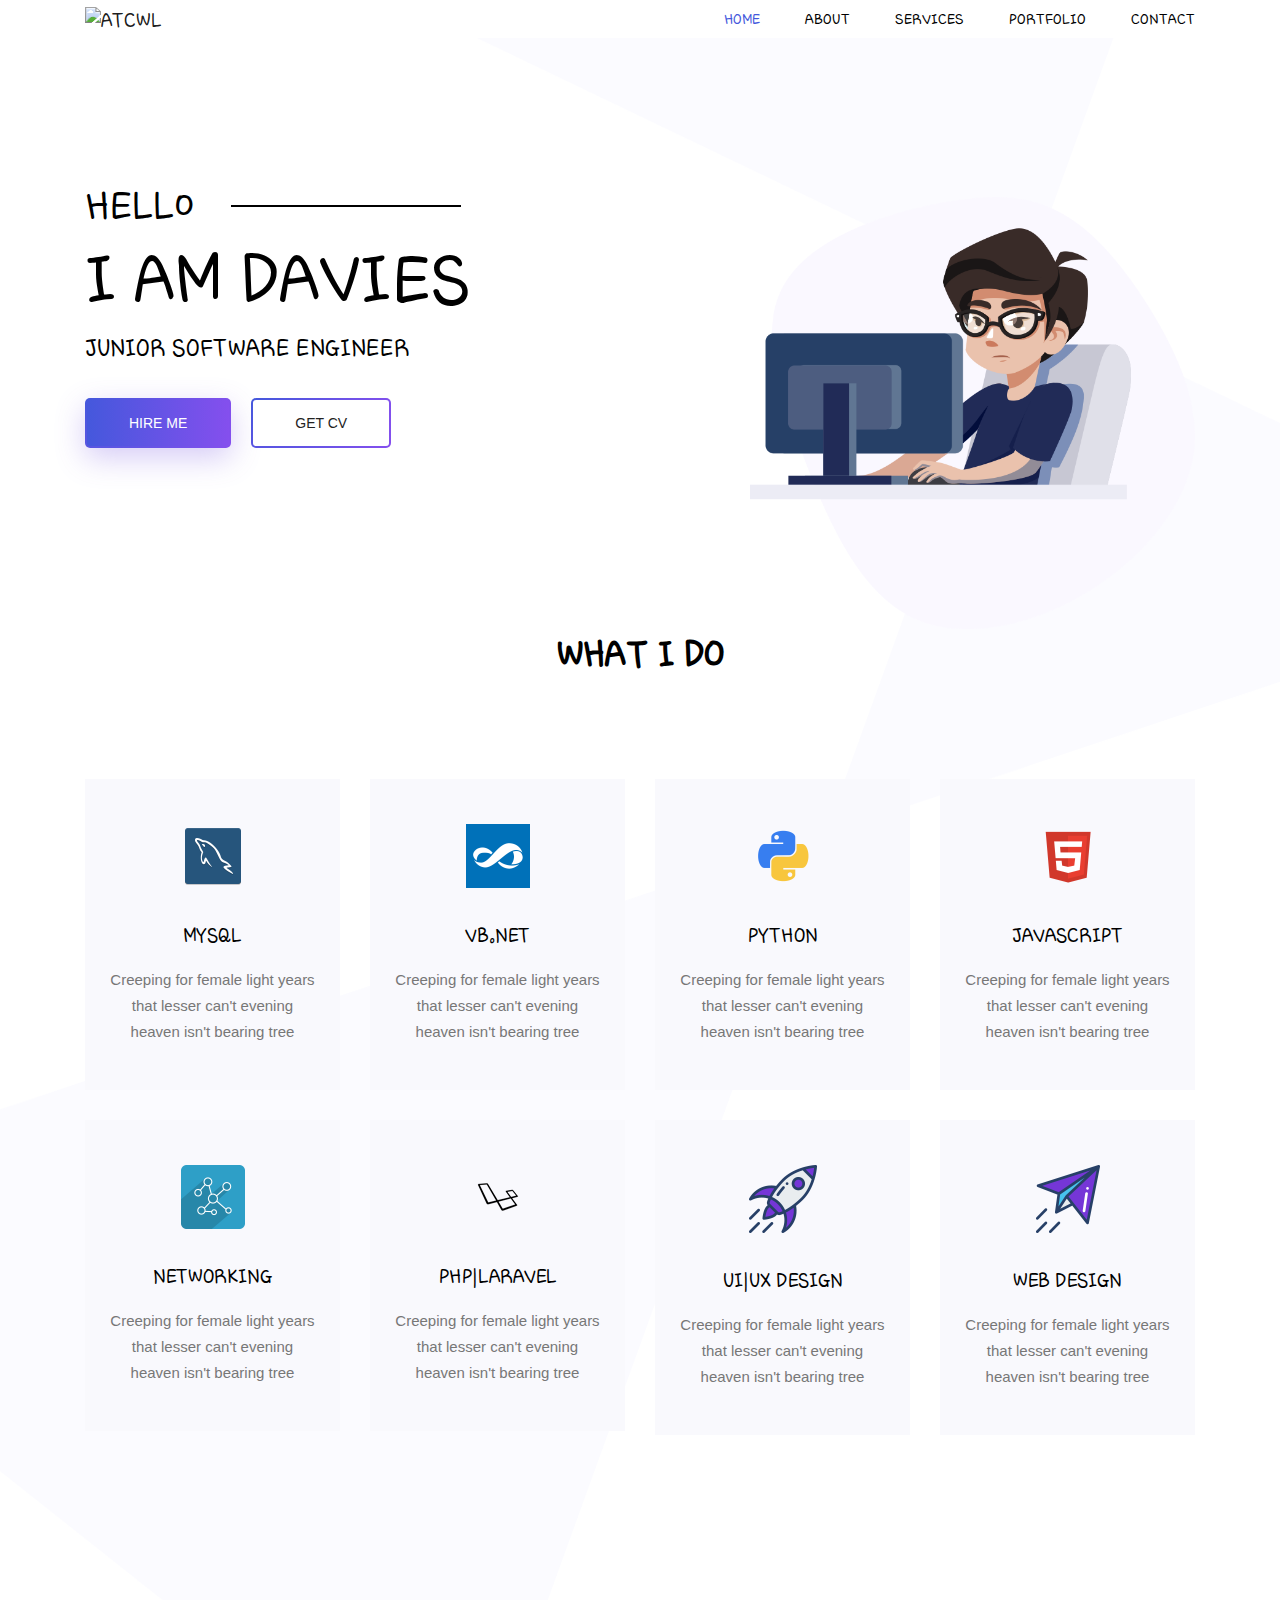
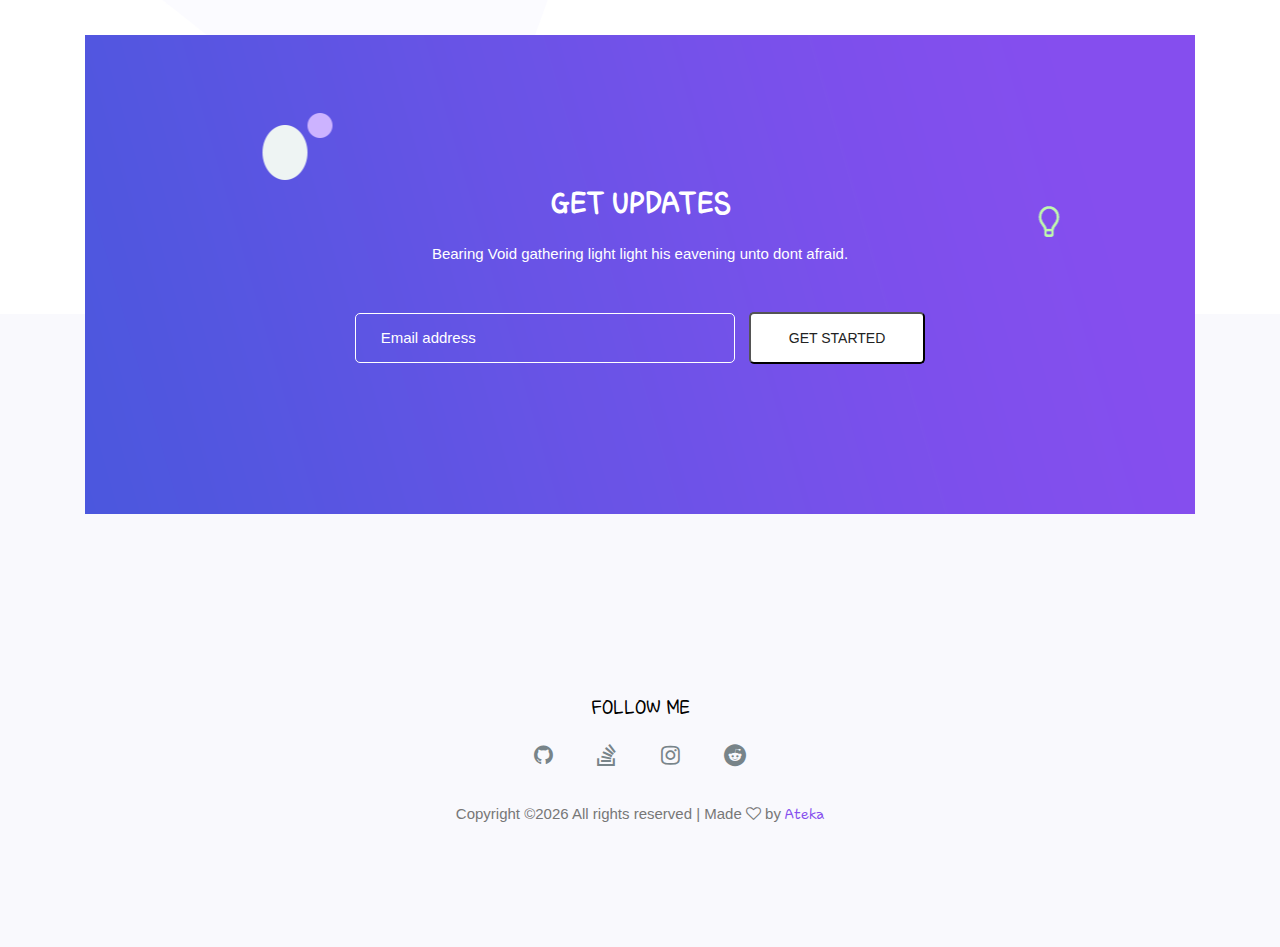
==== commit 46ed2e58: "Update index.html" ====
--- a/index.html
+++ b/index.html
@@ -5,7 +5,7 @@
 	<!-- Required meta tags -->
 	<meta charset="utf-8">
 	<meta name="viewport" content="width=device-width, initial-scale=1, shrink-to-fit=no">
-	<link rel="icon" href="../atcwl.github.io/img/pic1.png" type="image/png">
+	<link rel="icon" href="../ATCWL.github.io/img/pic1.png" type="image/png">
 	<title>ATCWL</title>
 	<!-- Bootstrap CSS -->
 	<link rel="stylesheet" href="css/bootstrap.css">
@@ -26,7 +26,7 @@
 			<nav class="navbar navbar-expand-lg navbar-light">
 				<div class="container">
 					<!-- Brand and toggle get grouped for better mobile display -->
-					<a class="navbar-brand logo_h" href="index.html"><img src="../atcwl.github.io/img/pic1.png" alt="ATCWL"></a>
+					<a class="navbar-brand logo_h" href="index.html"><img src="../ATCWL.github.io/img/pic1.png" alt="ATCWL"></a>
 					<button class="navbar-toggler" type="button" data-toggle="collapse" data-target="#navbarSupportedContent"
 					 aria-controls="navbarSupportedContent" aria-expanded="false" aria-label="Toggle navigation">
 						<span class="icon-bar"></span>
@@ -37,26 +37,12 @@
 					<div class="collapse navbar-collapse offset" id="navbarSupportedContent">
 						<ul class="nav navbar-nav menu_nav justify-content-end">
 							<li class="nav-item active"><a class="nav-link" href="index.html">Home</a></li>
-							<li class="nav-item"><a class="nav-link" href="about.html">About</a></li>
-							<li class="nav-item"><a class="nav-link" href="services.html">Services</a></li>
-							<li class="nav-item"><a class="nav-link" href="portfolio.html">Portfolio</a></li>
-							<li class="nav-item submenu dropdown">
-								<a href="#" class="nav-link dropdown-toggle" data-toggle="dropdown" role="button" aria-haspopup="true"
-								 aria-expanded="false">Pages</a>
-								<ul class="dropdown-menu">
-									<li class="nav-item"><a class="nav-link" href="elements.html">Elements</a></li>
-									<li class="nav-item"><a class="nav-link" href="portfolio-details.html">Portfolio Details</a></li>
-								</ul>
-							</li>
-							<li class="nav-item submenu dropdown">
-								<a href="#" class="nav-link dropdown-toggle" data-toggle="dropdown" role="button" aria-haspopup="true"
-								 aria-expanded="false">Blog</a>
-								<ul class="dropdown-menu">
-									<li class="nav-item"><a class="nav-link" href="blog.html">Blog</a></li>
-									<li class="nav-item"><a class="nav-link" href="single-blog.html">Blog Details</a></li>
-								</ul>
-							</li>
-							<li class="nav-item"><a class="nav-link" href="contact.html">Contact</a></li>
+							<li class="nav-item"><a class="nav-link" href="#">About</a></li>
+							<li class="nav-item"><a class="nav-link" href="#">Services</a></li>
+							<li class="nav-item"><a class="nav-link" href="#">Portfolio</a></li>
+							
+							
+							<li class="nav-item"><a class="nav-link" href="#">Contact</a></li>
 						</ul>
 					</div>
 				</div>
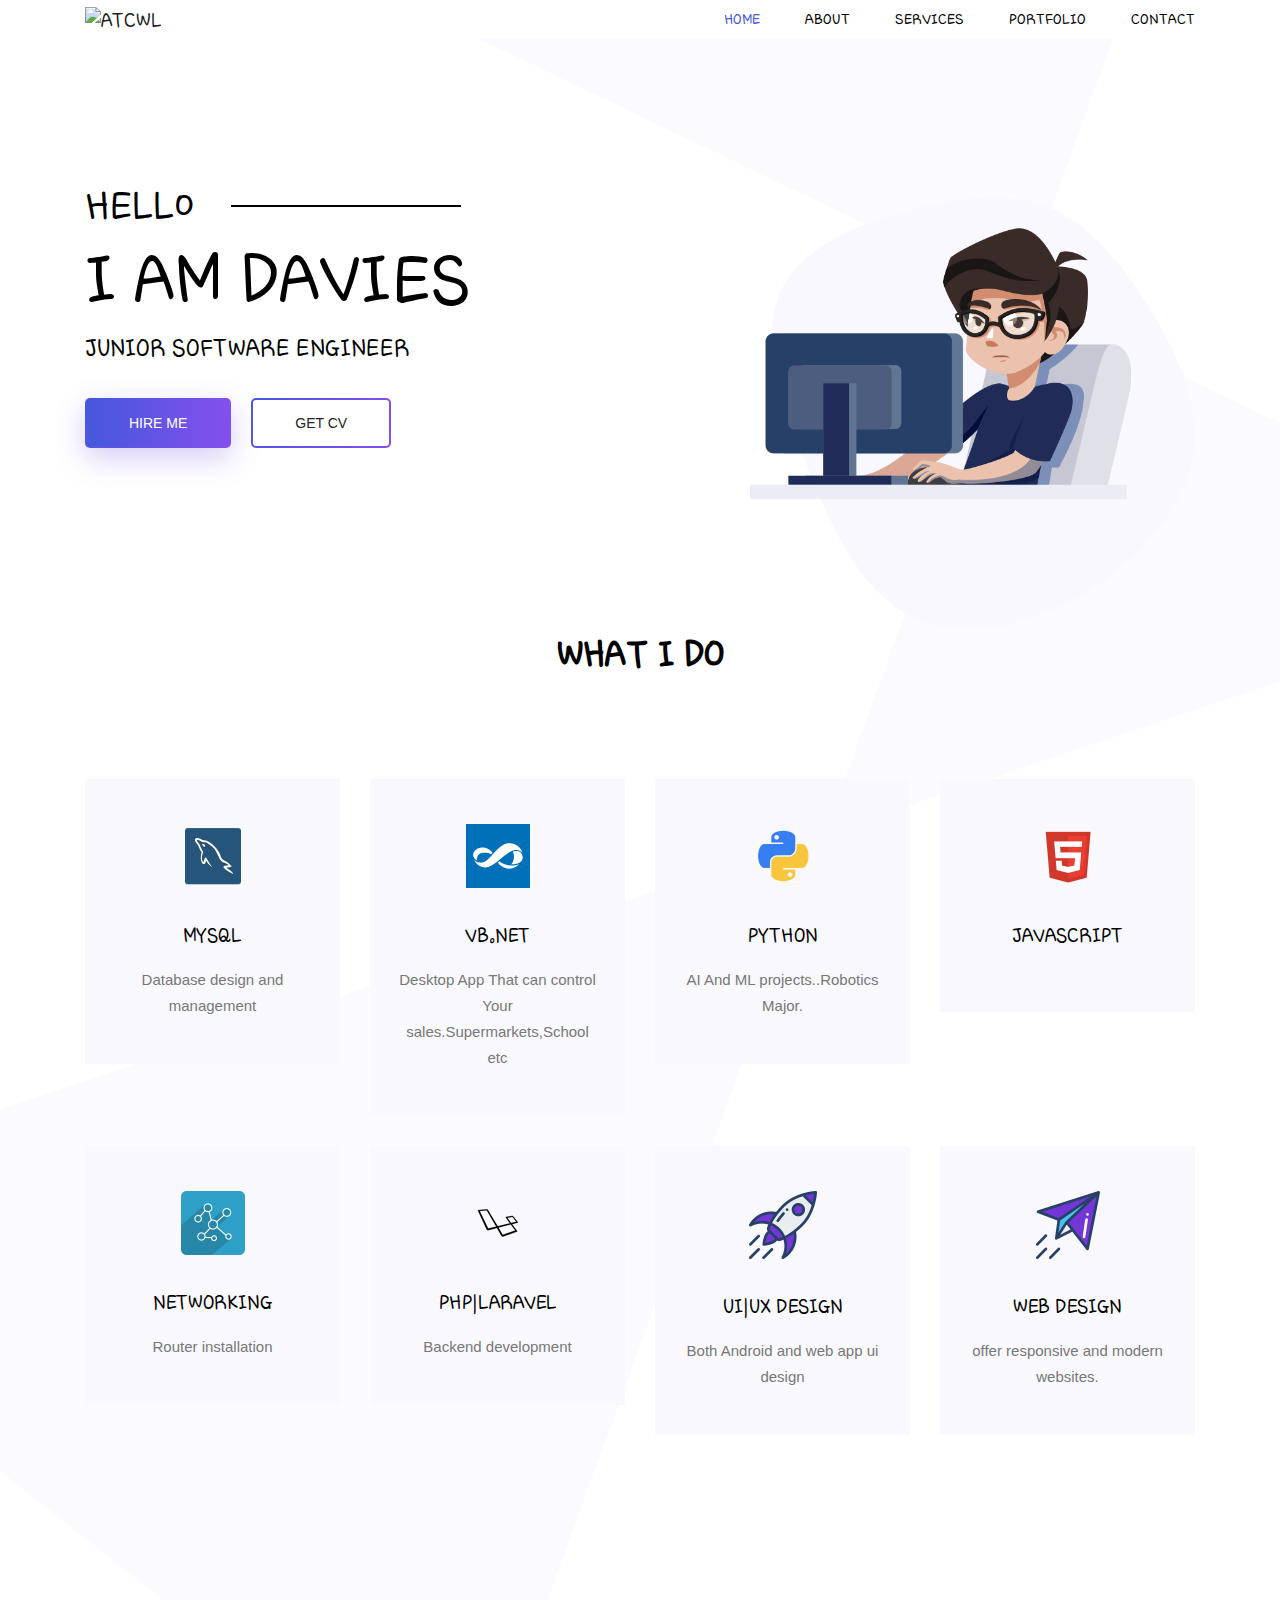
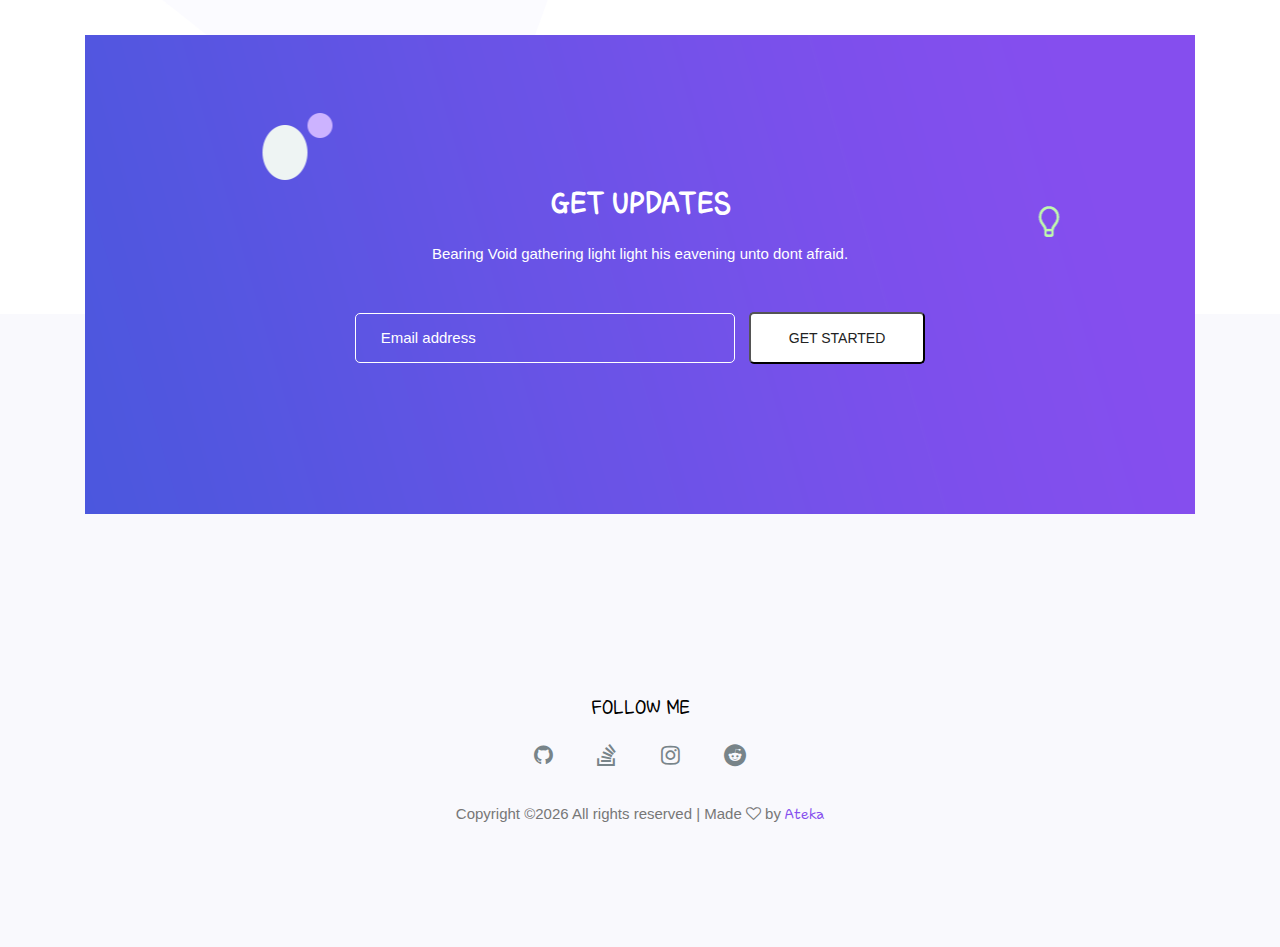
==== commit 4895f685: "Update index.html" ====
--- a/index.html
+++ b/index.html
@@ -231,35 +231,35 @@
 					<div class="feature_item">
 						<img src="img/services/mysql.png" alt="">
 						<h4>MySql</h4>
-						<p>Creeping for female light years that lesser can't evening heaven isn't bearing tree</p>
+						<p>Database design and management</p>
 					</div>
 				</div>
 				<div class="col-lg-3 col-md-6">
 					<div class="feature_item">
 						<img src="img/services/vb%20(1).png" alt="">
 						<h4>VB.NET</h4>
-						<p>Creeping for female light years that lesser can't evening heaven isn't bearing tree</p>
+						<p>Desktop App That can control Your sales.Supermarkets,School etc</p>
 					</div>
 				</div>
 				<div class="col-lg-3 col-md-6">
 					<div class="feature_item">
 						<img src="img/services/py.png" alt="">
 						<h4>Python</h4>
-						<p>Creeping for female light years that lesser can't evening heaven isn't bearing tree</p>
+						<p>AI And ML projects..Robotics Major.</p>
 					</div>
 				</div>
                 <div class="col-lg-3 col-md-6">
 					<div class="feature_item">
 						<img src="img/services/js.png" alt="">
 						<h4>JavaScript</h4>
-						<p>Creeping for female light years that lesser can't evening heaven isn't bearing tree</p>
+						<p></p>
 					</div>
 				</div>
 				<div class="col-lg-3 col-md-6">
 					<div class="feature_item">
 						<img src="img/services/net.png" alt="">
 						<h4>Networking</h4>
-						<p>Creeping for female light years that lesser can't evening heaven isn't bearing tree</p>
+						<p>Router installation</p>
 					</div>
 				</div>
                 
@@ -267,21 +267,21 @@
 					<div class="feature_item">
 						<img src="img/services/laravel.png" alt="">
 						<h4>PHP|LARAVEL</h4>
-						<p>Creeping for female light years that lesser can't evening heaven isn't bearing tree</p>
+						<p>Backend development</p>
 					</div>
 				</div>
                 <div class="col-lg-3 col-md-6">
 					<div class="feature_item">
 						<img src="img/services/s4.png" alt="">
 						<h4>UI|UX DESIGN</h4>
-						<p>Creeping for female light years that lesser can't evening heaven isn't bearing tree</p>
+						<p>Both Android and web app ui design </p>
 					</div>
 				</div>
                 <div class="col-lg-3 col-md-6">
 					<div class="feature_item">
 						<img src="img/services/s3.png" alt="">
 						<h4>Web Design</h4>
-						<p>Creeping for female light years that lesser can't evening heaven isn't bearing tree</p>
+						<p>offer responsive and modern websites.</p>
 					</div>
 				</div>
 			</div>
@@ -612,7 +612,7 @@
 						<div class="footer_social">
 							<a href="#"><i class="fa fa-github"></i></a>
 							<a href="#"><i class="fa fa-stack-overflow"></i></a>
-							<a href="#"><i class="fa fa-instagram"></i></a>
+							<a href="https://www.instagram.com/__s.now"><i class="fa fa-instagram"></i></a>
 							<a href="#"><i class="fa fa-reddit"></i></a>
 						</div>
 					</div>
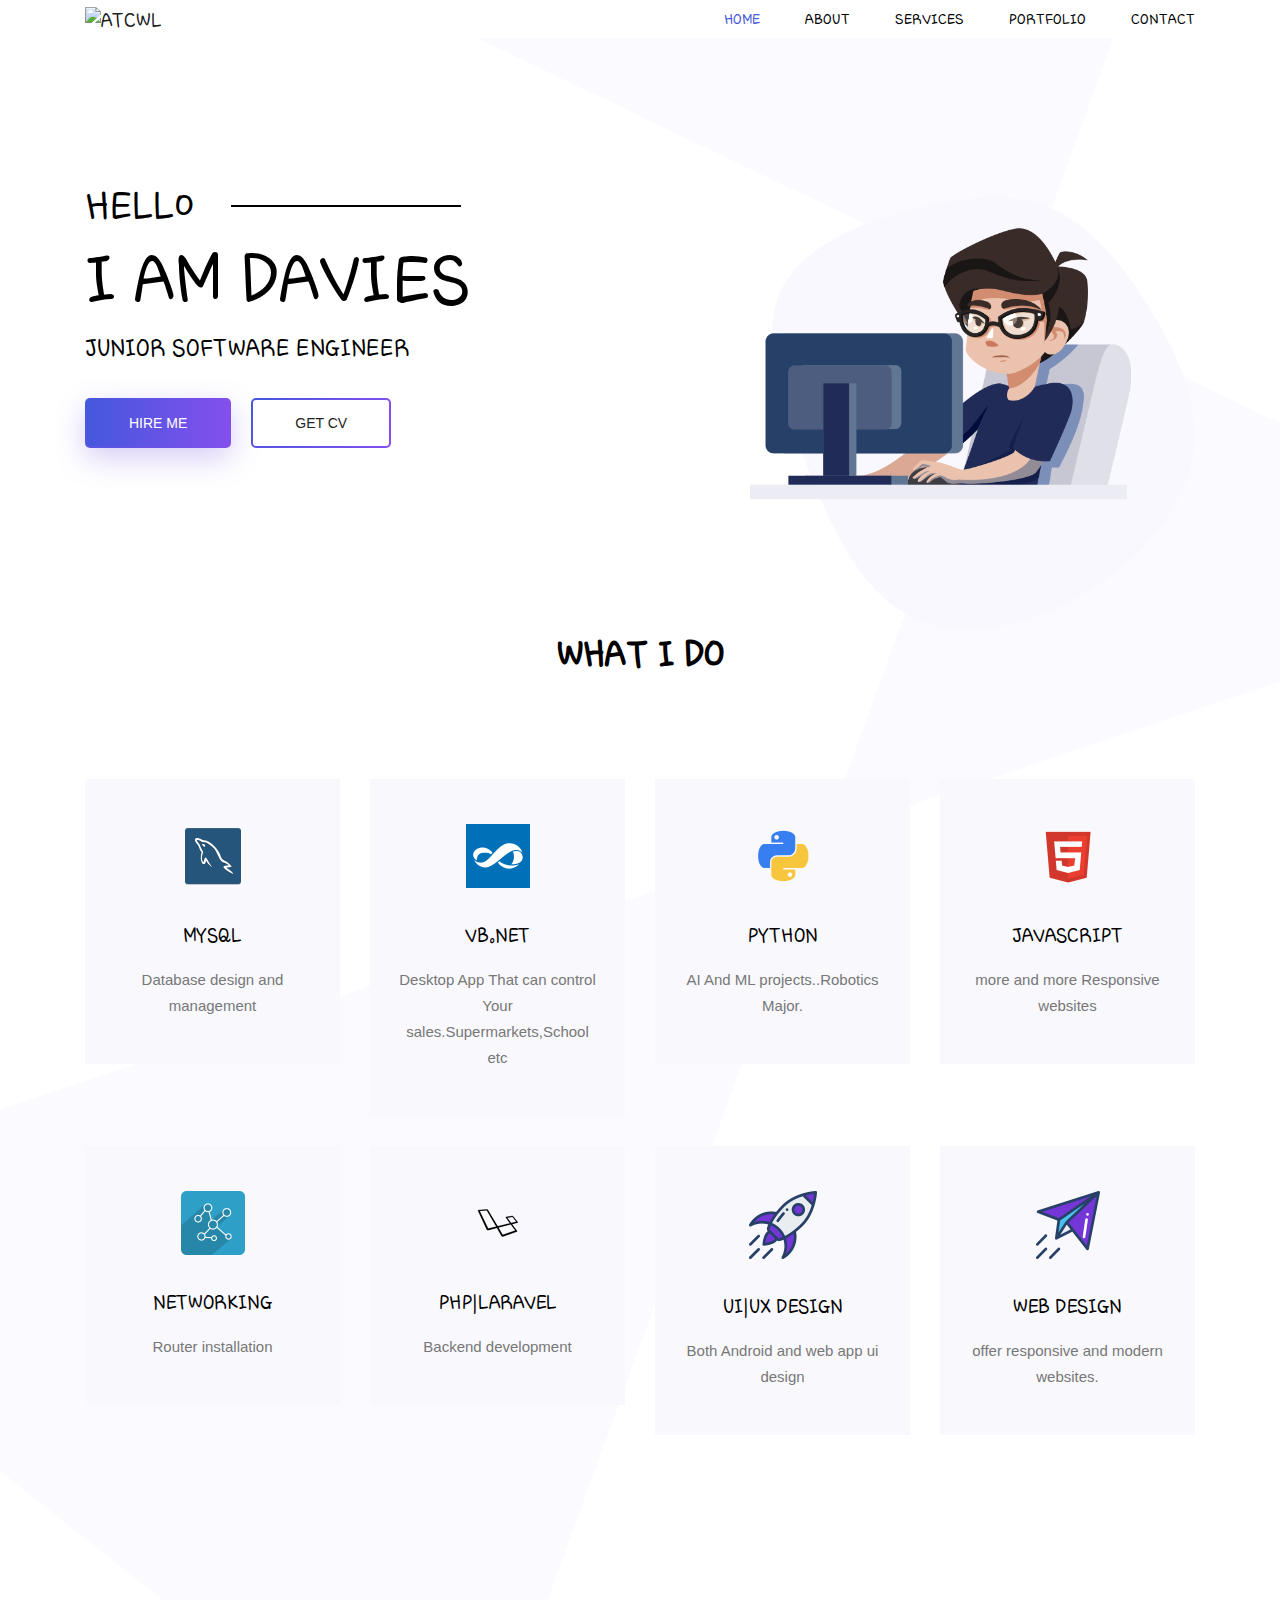
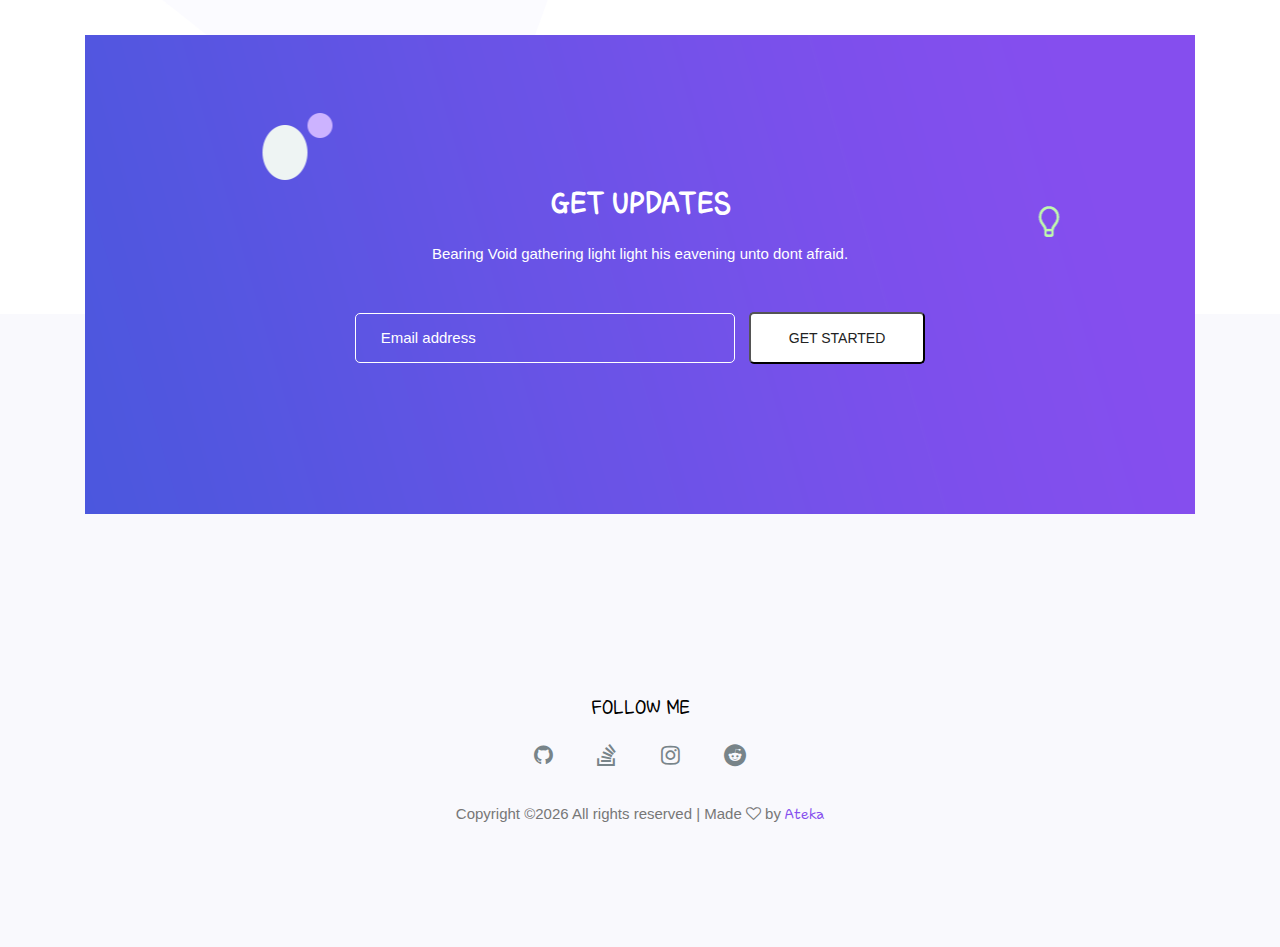
==== commit 75aedfe1: "Update index.html" ====
--- a/index.html
+++ b/index.html
@@ -252,7 +252,7 @@
 					<div class="feature_item">
 						<img src="img/services/js.png" alt="">
 						<h4>JavaScript</h4>
-						<p></p>
+						<p>more and more Responsive websites</p>
 					</div>
 				</div>
 				<div class="col-lg-3 col-md-6">
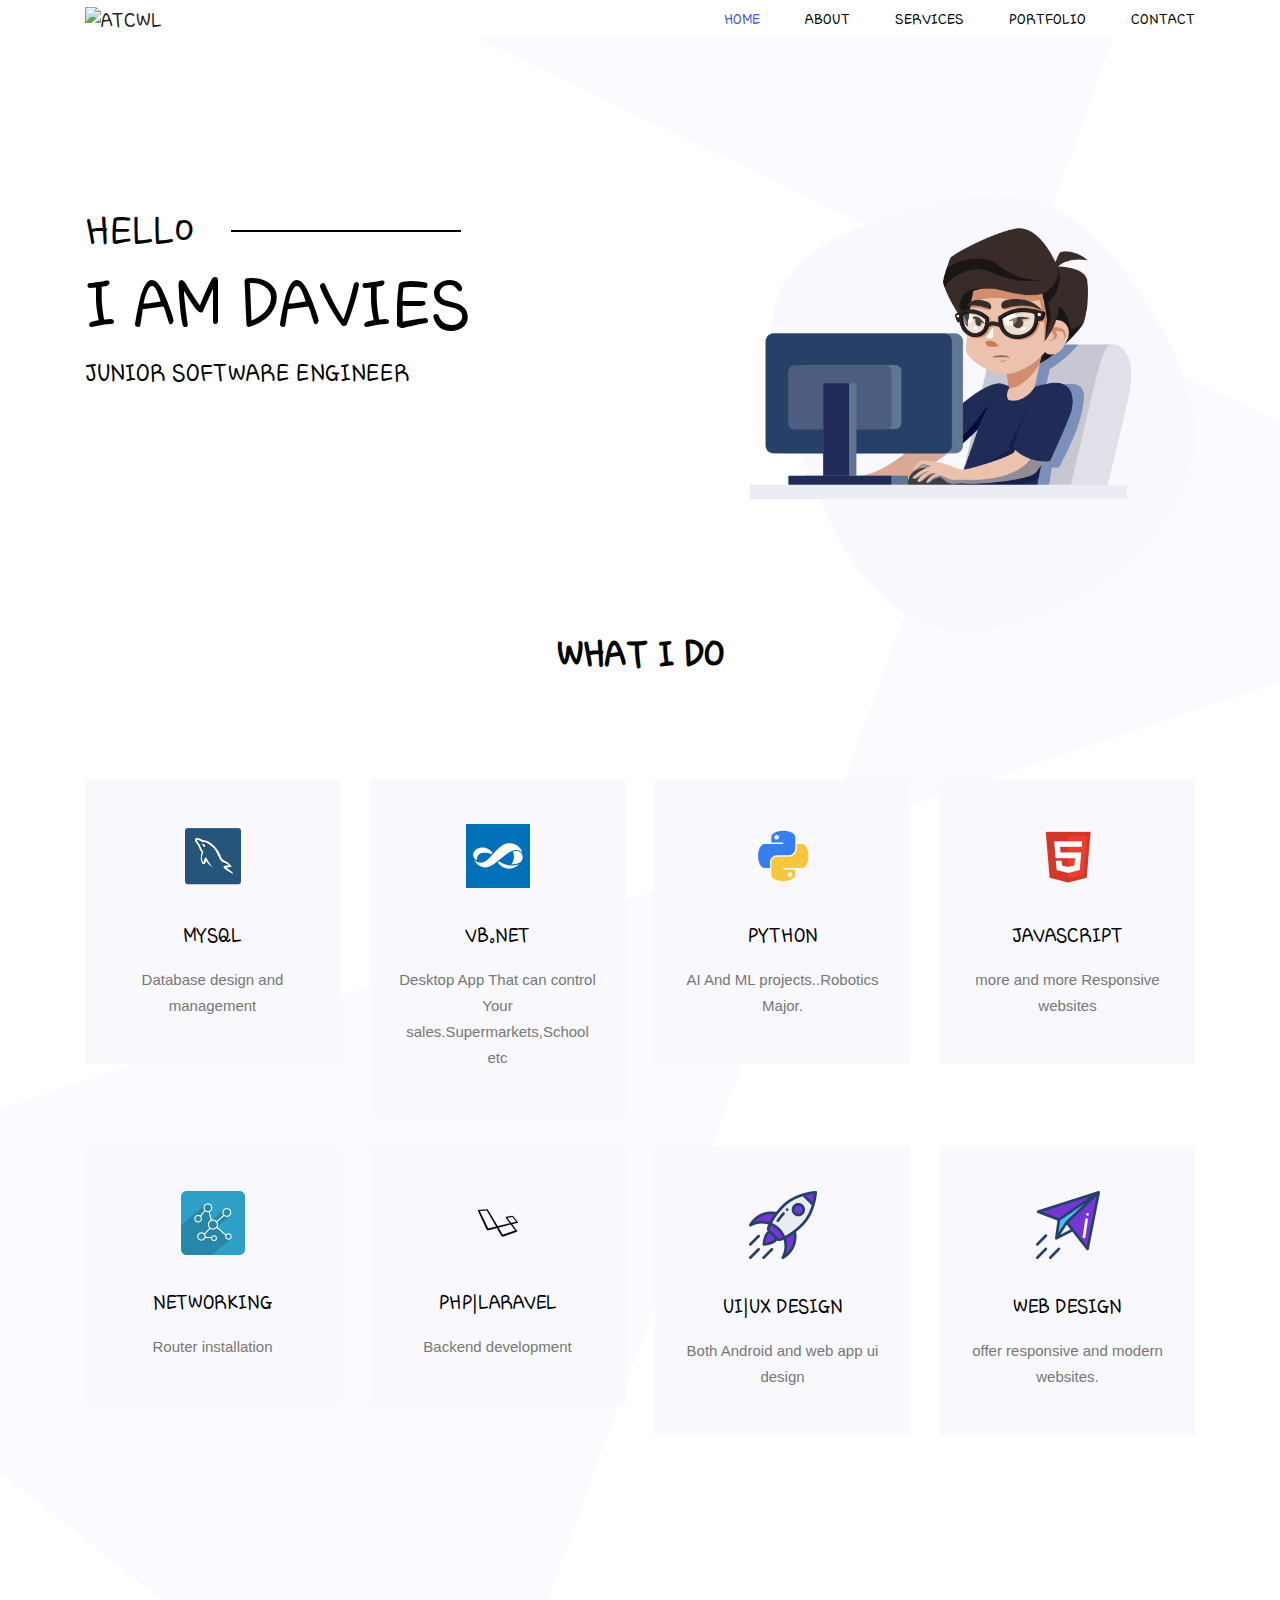
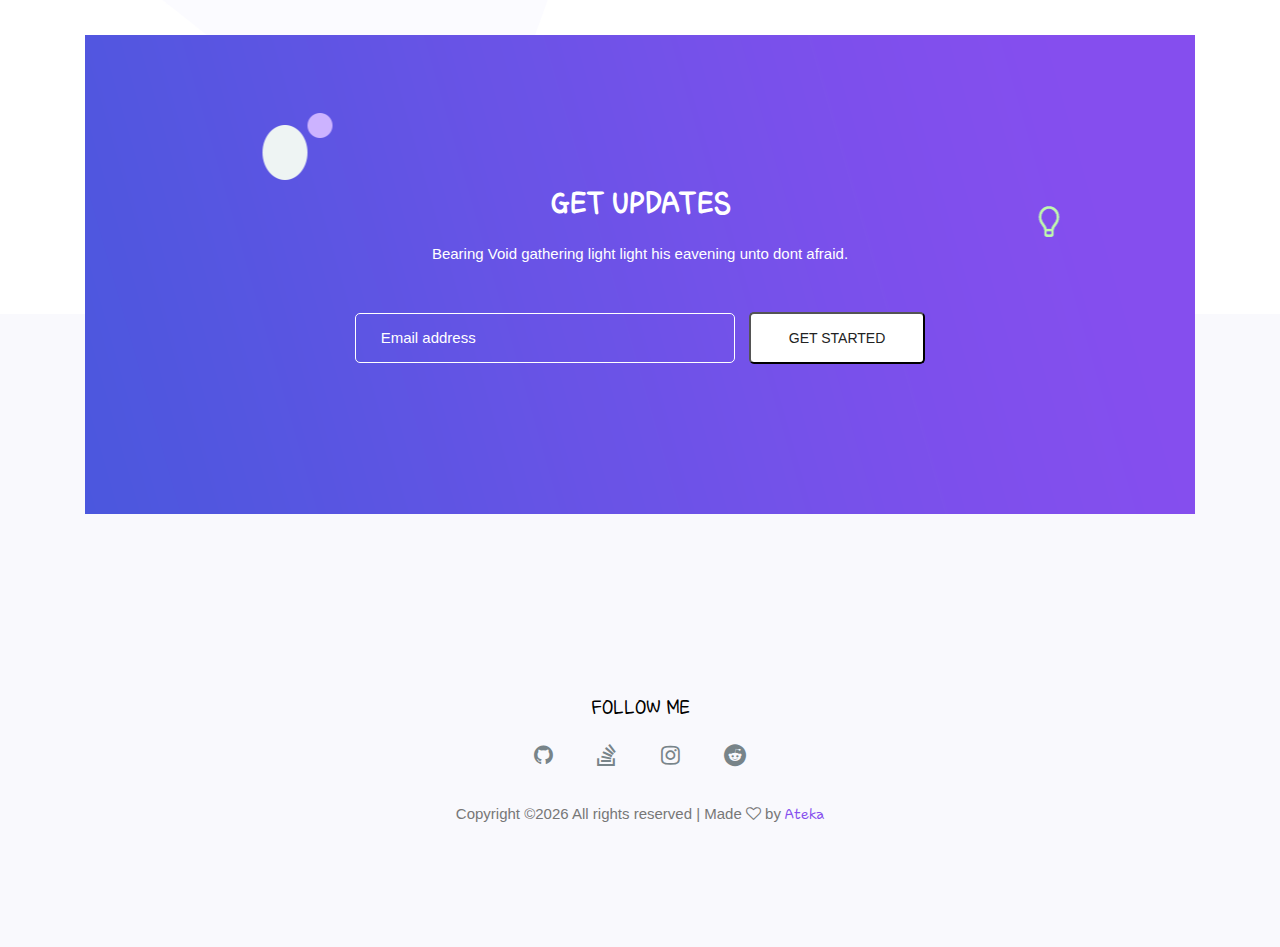
==== commit bd1c75ab: "Update index.html" ====
--- a/index.html
+++ b/index.html
@@ -64,9 +64,9 @@
 							<div class="d-flex align-items-center"> <!--
                               <a href="#" class="genric-btn info circle arrow">HIRE ME<span class="lnr lnr-arrow-right"></span></a>
                                 <a href="#" class="genric-btn info circle arrow">GET CV<span class="lnr lnr-arrow-right"></span></a>
-                       -->
+                      
 								<a class="primary_btn" href="#"><span>Hire Me</span></a>
-                                <a class="primary_btn tr-bg" href="#"><span>Get CV</span></a>
+                                <a class="primary_btn tr-bg" href="#"><span>Get CV</span></a> -->
 						
                             </div>
 						</div>
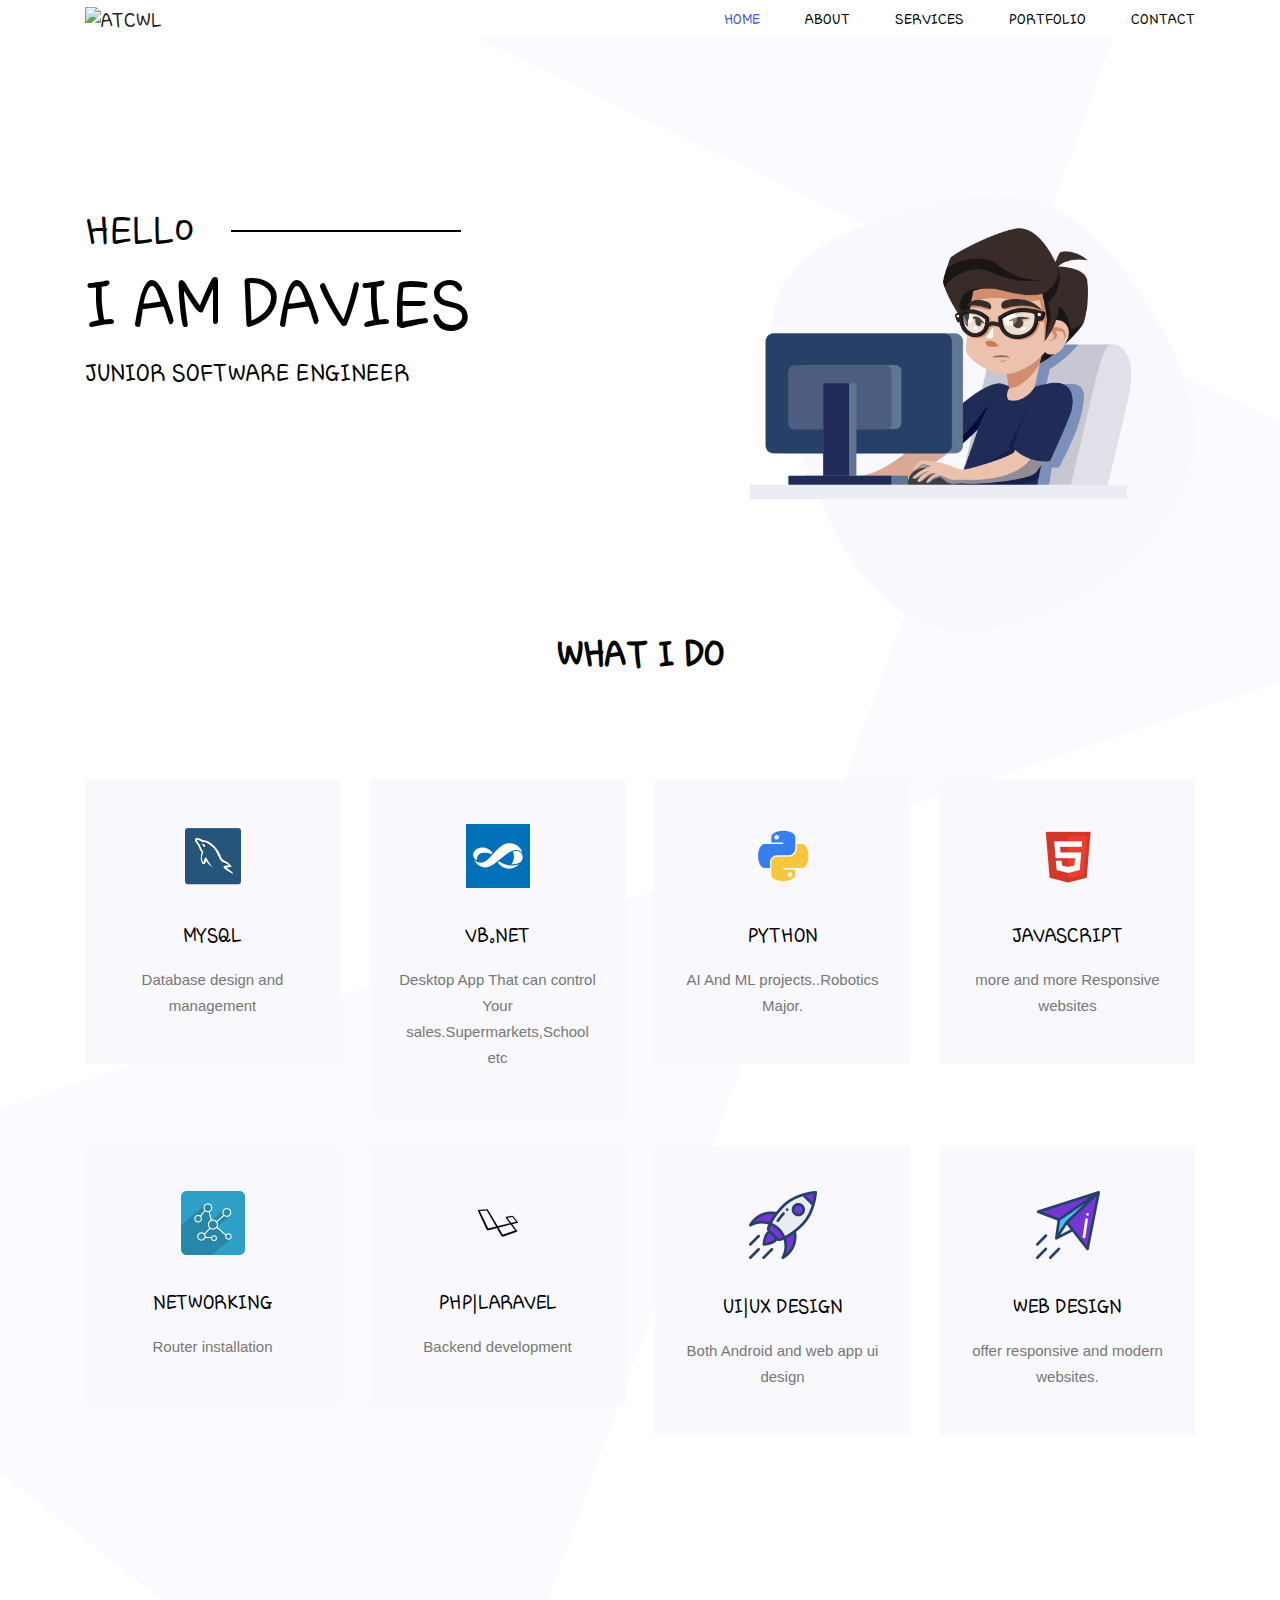
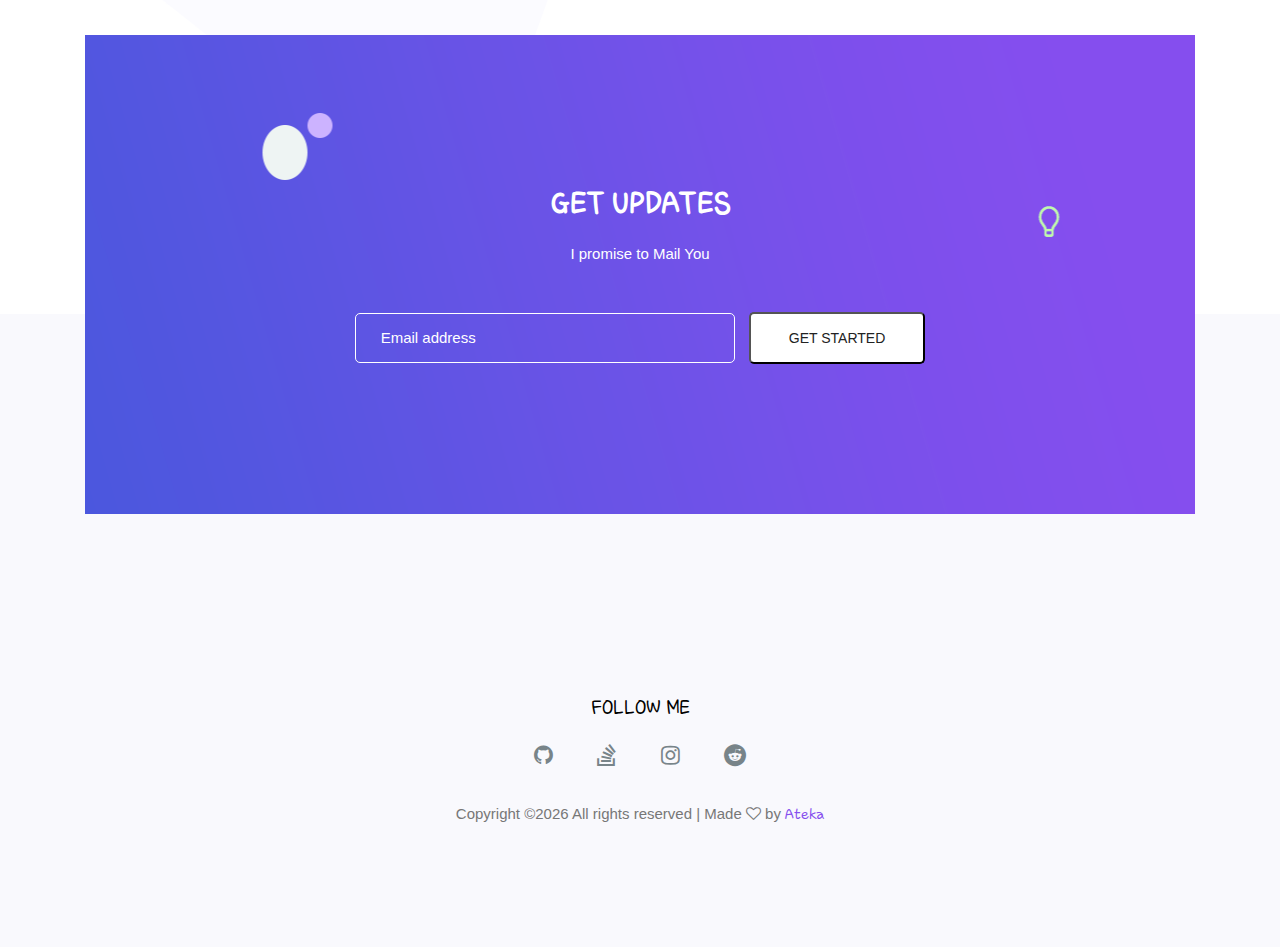
==== commit 08e962d5: "Update index.html" ====
--- a/index.html
+++ b/index.html
@@ -578,7 +578,7 @@
 					<div class="subscription_box text-center">
 						<h2 class="text-uppercase text-white">Get Updates</h2>
 						<p class="text-white">
-							Bearing Void gathering light light his eavening unto dont afraid. 
+							I promise to Mail You
 						</p>
 						<div class="subcribe-form" id="mc_embed_signup">
 							<form target="_blank" novalidate="true" action="https://spondonit.us12.list-manage.com/subscribe/post?u=1462626880ade1ac87bd9c93a&amp;id=92a4423d01" method="get" class="subscription relative">
@@ -610,7 +610,7 @@
 							<h4>Follow Me</h4>
 						</div>
 						<div class="footer_social">
-							<a href="#"><i class="fa fa-github"></i></a>
+							<a href="https://www.github.com/ATCWL"><i class="fa fa-github"></i></a>
 							<a href="#"><i class="fa fa-stack-overflow"></i></a>
 							<a href="https://www.instagram.com/__s.now"><i class="fa fa-instagram"></i></a>
 							<a href="#"><i class="fa fa-reddit"></i></a>
